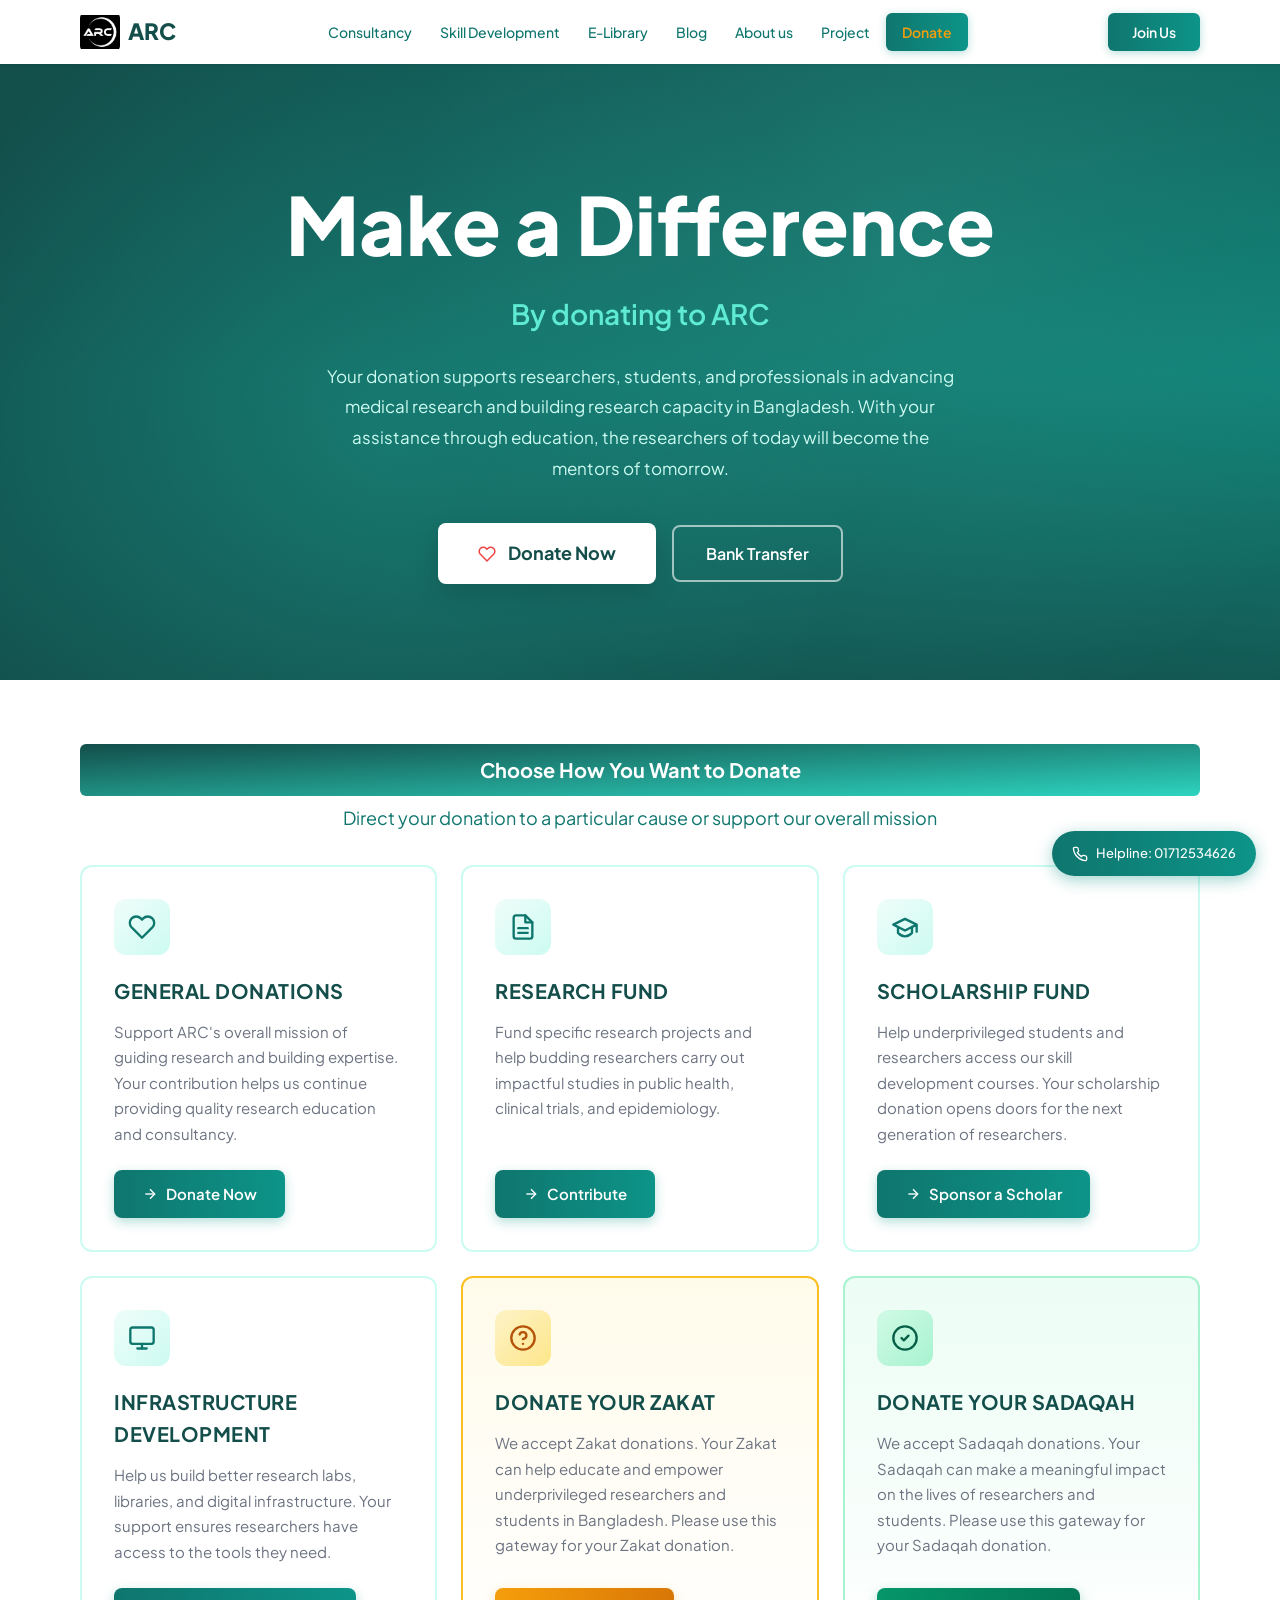
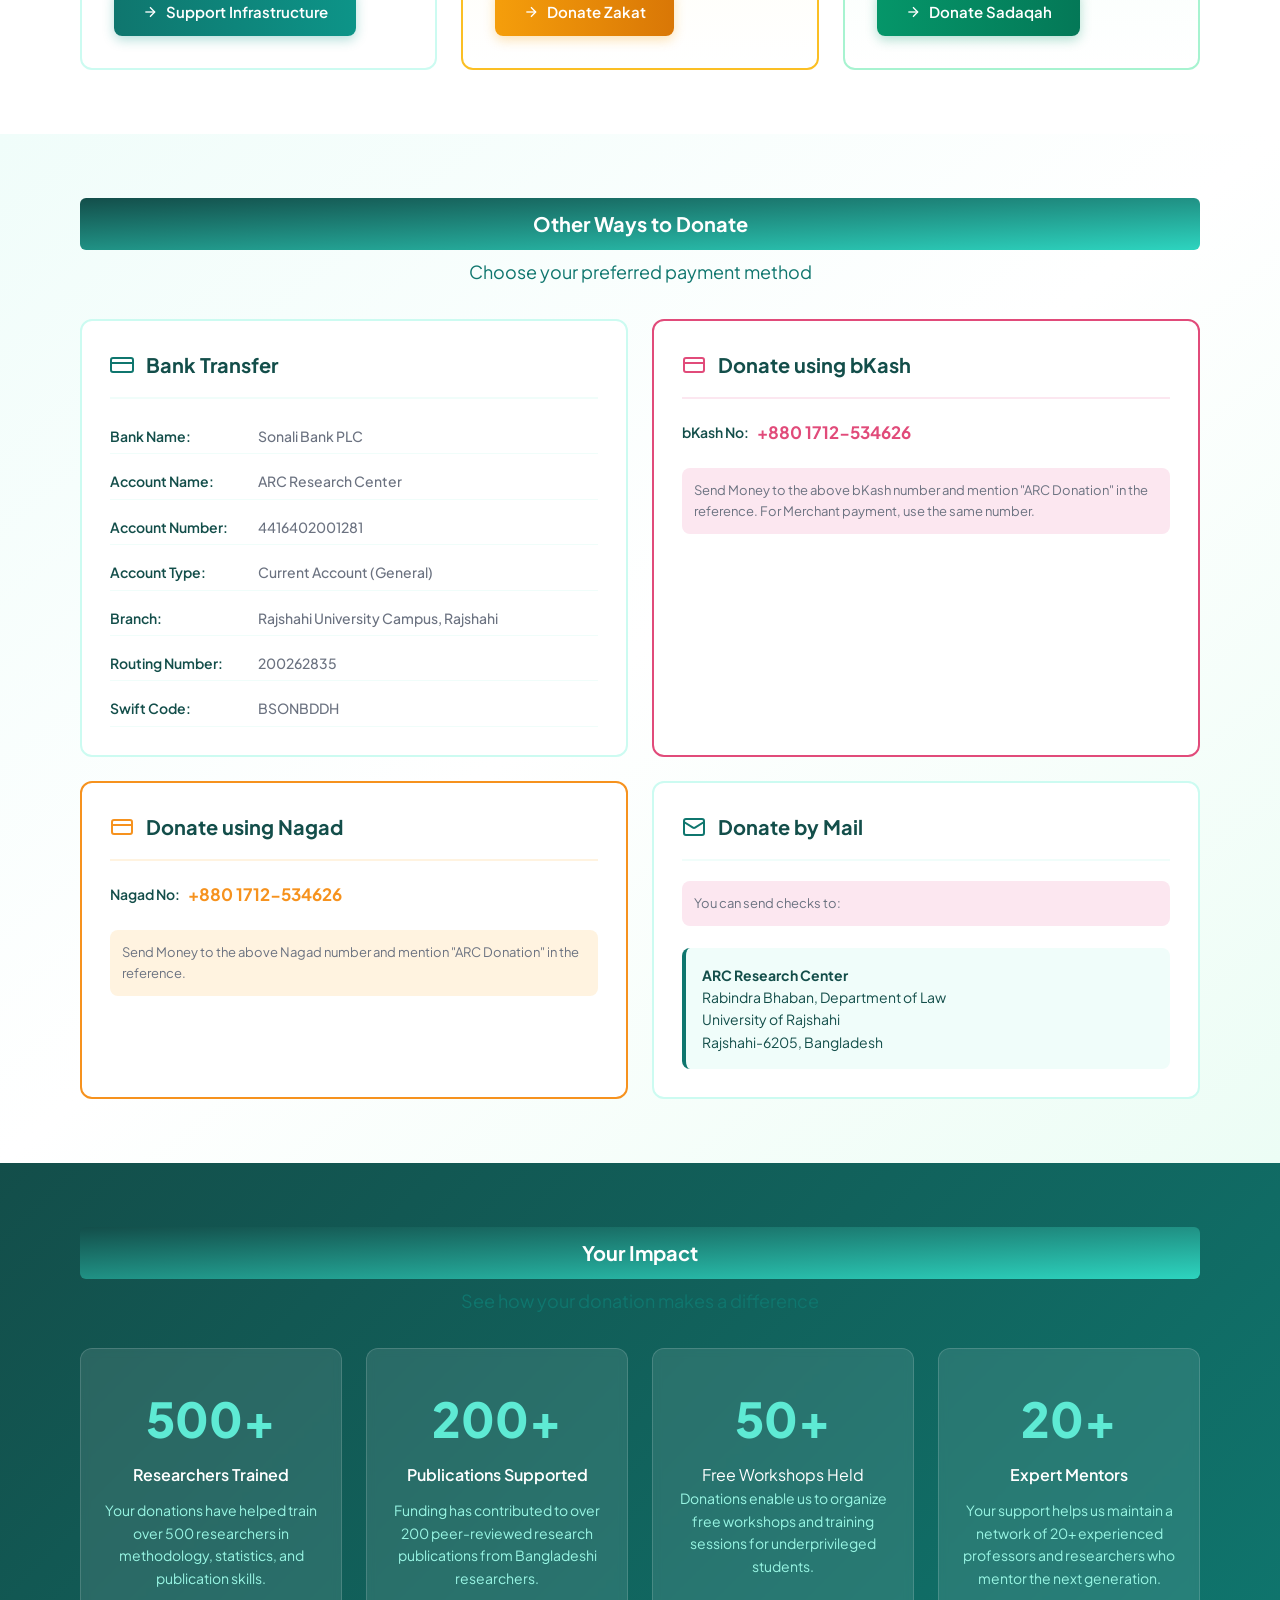
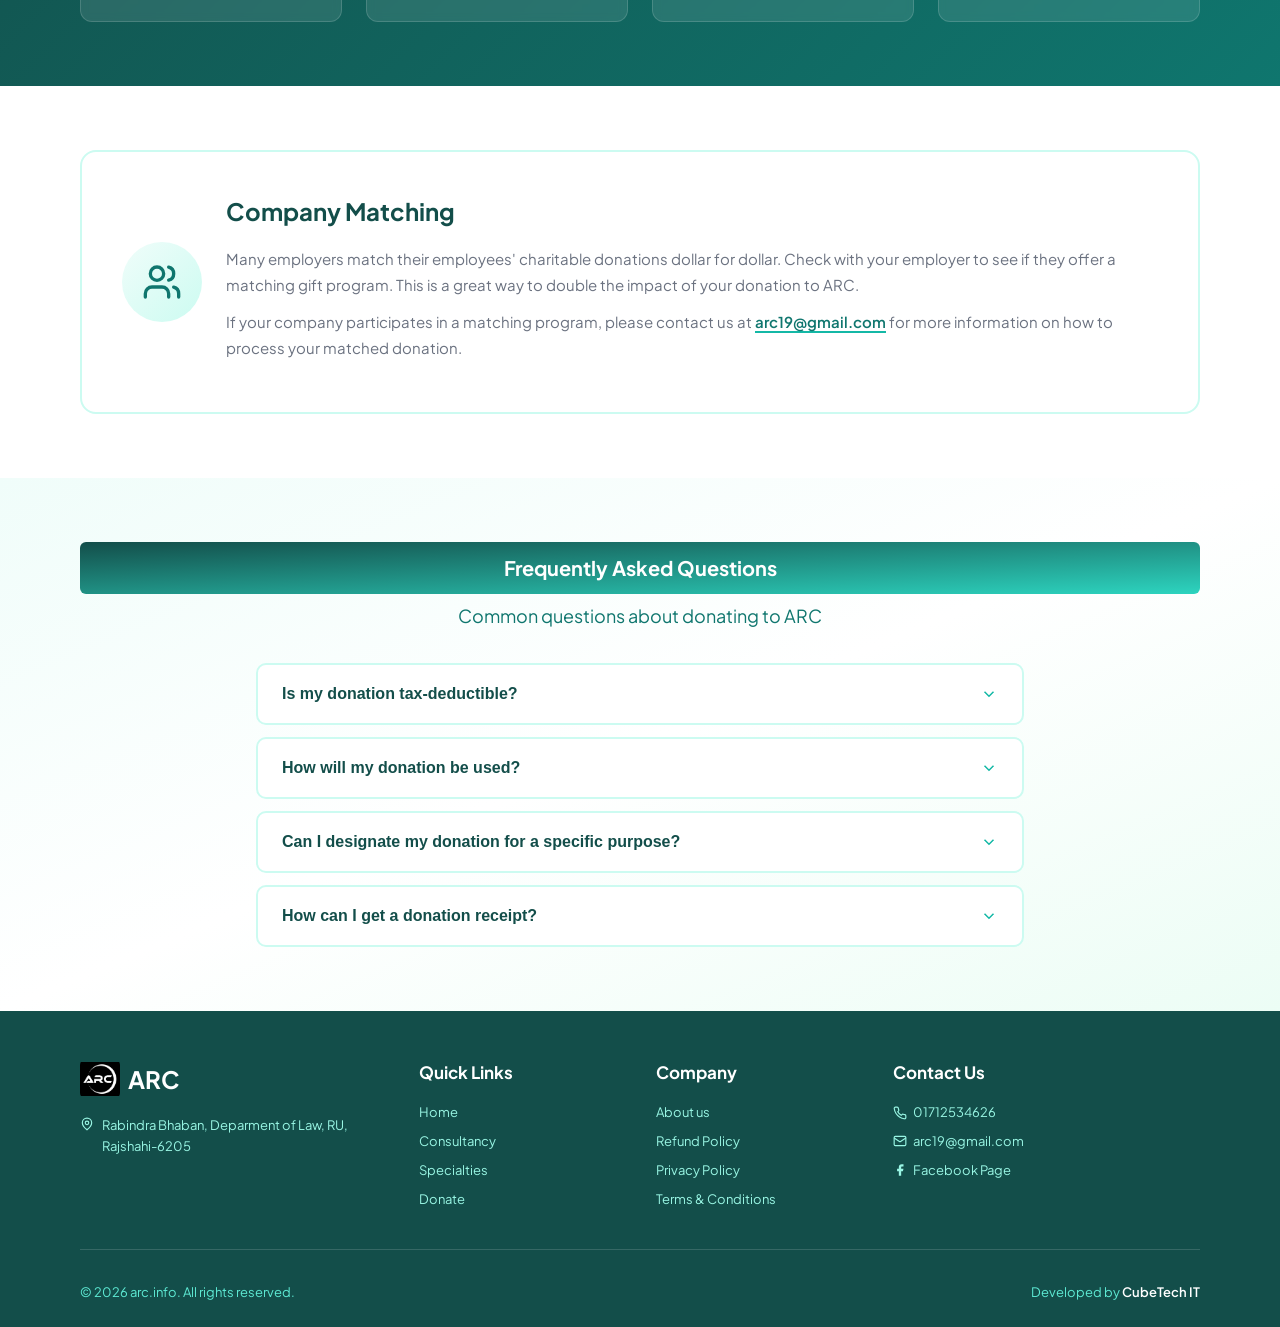
==== donate.html @ 9df6b8c4 "Add files via upload" ====
<!DOCTYPE html>
<html lang="en">
<head>
  <meta charset="UTF-8" />
  <meta name="viewport" content="width=device-width, initial-scale=1.0" />
  <title>Donate - ARC | Research Skill Development</title>
  <meta name="description" content="Support ARC's mission of advancing research and building expertise in Bangladesh. Your donation makes a difference." />
  <link rel="preconnect" href="https://fonts.googleapis.com" />
  <link rel="preconnect" href="https://fonts.gstatic.com" crossorigin />
  <link href="https://fonts.googleapis.com/css2?family=Plus+Jakarta+Sans:wght@300;400;500;600;700;800&display=swap" rel="stylesheet" />
  <link rel="stylesheet" href="style.css" />
</head>
<body>

  <!-- ═══════════════ HEADER ═══════════════ -->
  <header id="header">
    <div class="container header-inner">
      <a href="index.html" class="logo">
        <img src="logo.png" alt="ARC Logo" />
        <span>ARC</span>
      </a>
      <nav id="desktopNav">
        <a href="index.html#consultancy">Consultancy</a>
        <a href="index.html#courses">Skill Development</a>
        <a href="elibrary.html">E-Library</a>
        <a href="index.html#blog">Blog</a>
        <a href="index.html#about">About us</a>
        <a href="index.html#team">Project</a>
        <a href="donate.html" class="nav-donate-link active-nav">Donate</a>
      </nav>
      <a href="step2.html" class="btn-join">Join Us</a>
      <button id="menuToggle" aria-label="Toggle menu">
        <span class="hamburger"></span>
      </button>
    </div>

    <!-- Mobile Nav -->
    <nav id="mobileNav">
      <a href="index.html#consultancy">Consultancy</a>
      <a href="index.html#courses">Skill Development</a>
      <a href="index.html#resources">E-Library</a>
      <a href="index.html#blog">Blog</a>
      <a href="index.html#about">About us</a>
      <a href="index.html#team">Project</a>
      <a href="donate.html" class="nav-donate-link active-nav">Donate</a>
      <a href="step2.html" class="btn-join-mobile">Join Us</a>
    </nav>
  </header>

  <main>
    <!-- ═══════════════ DONATE HERO ═══════════════ -->
    <section id="donateHero">
      <div class="donate-hero-overlay"></div>
      <div class="container donate-hero-content">
        <h1 class="donate-hero-title">Make a Difference</h1>
        <p class="donate-hero-subtitle">By donating to ARC</p>
        <p class="donate-hero-desc">Your donation supports researchers, students, and professionals in advancing medical research and building research capacity in Bangladesh. With your assistance through education, the researchers of today will become the mentors of tomorrow.</p>
        <div class="donate-hero-actions">
          <a href="#donateGeneral" class="btn-donate-hero">
            <svg width="18" height="18" viewBox="0 0 24 24" fill="none" stroke="currentColor" stroke-width="2" stroke-linecap="round" stroke-linejoin="round"><path d="M20.84 4.61a5.5 5.5 0 0 0-7.78 0L12 5.67l-1.06-1.06a5.5 5.5 0 0 0-7.78 7.78l1.06 1.06L12 21.23l7.78-7.78 1.06-1.06a5.5 5.5 0 0 0 0-7.78z"/></svg>
            Donate Now
          </a>
          <a href="#donateBank" class="btn-donate-hero-outline">
            Bank Transfer
          </a>
        </div>
      </div>
    </section>

    <!-- ═══════════════ DONATION OPTIONS ═══════════════ -->
    <section id="donateOptions">
      <div class="container">
        <h2 class="section-title-bg">Choose How You Want to Donate</h2>
        <p class="section-subtitle">Direct your donation to a particular cause or support our overall mission</p>

        <div class="donate-grid">
          <!-- General Donations -->
          <div class="donate-card" id="donateGeneral">
            <div class="donate-card-icon">
              <svg width="28" height="28" viewBox="0 0 24 24" fill="none" stroke="currentColor" stroke-width="2" stroke-linecap="round" stroke-linejoin="round"><path d="M20.84 4.61a5.5 5.5 0 0 0-7.78 0L12 5.67l-1.06-1.06a5.5 5.5 0 0 0-7.78 7.78l1.06 1.06L12 21.23l7.78-7.78 1.06-1.06a5.5 5.5 0 0 0 0-7.78z"/></svg>
            </div>
            <h3 class="donate-card-title">General Donations</h3>
            <p class="donate-card-desc">Support ARC's overall mission of guiding research and building expertise. Your contribution helps us continue providing quality research education and consultancy.</p>
            <a href="#" class="btn-donate-action">
              <svg width="16" height="16" viewBox="0 0 24 24" fill="none" stroke="currentColor" stroke-width="2"><path d="M5 12h14"/><path d="m12 5 7 7-7 7"/></svg>
              Donate Now
            </a>
          </div>

          <!-- Research Fund -->
          <div class="donate-card">
            <div class="donate-card-icon">
              <svg width="28" height="28" viewBox="0 0 24 24" fill="none" stroke="currentColor" stroke-width="2" stroke-linecap="round" stroke-linejoin="round"><path d="M14 2H6a2 2 0 0 0-2 2v16a2 2 0 0 0 2 2h12a2 2 0 0 0 2-2V8z"/><polyline points="14 2 14 8 20 8"/><line x1="16" x2="8" y1="13" y2="13"/><line x1="16" x2="8" y1="17" y2="17"/></svg>
            </div>
            <h3 class="donate-card-title">Research Fund</h3>
            <p class="donate-card-desc">Fund specific research projects and help budding researchers carry out impactful studies in public health, clinical trials, and epidemiology.</p>
            <a href="#" class="btn-donate-action">
              <svg width="16" height="16" viewBox="0 0 24 24" fill="none" stroke="currentColor" stroke-width="2"><path d="M5 12h14"/><path d="m12 5 7 7-7 7"/></svg>
              Contribute
            </a>
          </div>

          <!-- Scholarship Fund -->
          <div class="donate-card">
            <div class="donate-card-icon">
              <svg width="28" height="28" viewBox="0 0 24 24" fill="none" stroke="currentColor" stroke-width="2" stroke-linecap="round" stroke-linejoin="round"><path d="M22 10v6M2 10l10-5 10 5-10 5z"/><path d="M6 12v5c3 3 6 3 6 3s3 0 6-3v-5"/></svg>
            </div>
            <h3 class="donate-card-title">Scholarship Fund</h3>
            <p class="donate-card-desc">Help underprivileged students and researchers access our skill development courses. Your scholarship donation opens doors for the next generation of researchers.</p>
            <a href="#" class="btn-donate-action">
              <svg width="16" height="16" viewBox="0 0 24 24" fill="none" stroke="currentColor" stroke-width="2"><path d="M5 12h14"/><path d="m12 5 7 7-7 7"/></svg>
              Sponsor a Scholar
            </a>
          </div>

          <!-- Infrastructure -->
          <div class="donate-card">
            <div class="donate-card-icon">
              <svg width="28" height="28" viewBox="0 0 24 24" fill="none" stroke="currentColor" stroke-width="2" stroke-linecap="round" stroke-linejoin="round"><rect width="20" height="14" x="2" y="3" rx="2"/><line x1="8" x2="16" y1="21" y2="21"/><line x1="12" x2="12" y1="17" y2="21"/></svg>
            </div>
            <h3 class="donate-card-title">Infrastructure Development</h3>
            <p class="donate-card-desc">Help us build better research labs, libraries, and digital infrastructure. Your support ensures researchers have access to the tools they need.</p>
            <a href="#" class="btn-donate-action">
              <svg width="16" height="16" viewBox="0 0 24 24" fill="none" stroke="currentColor" stroke-width="2"><path d="M5 12h14"/><path d="m12 5 7 7-7 7"/></svg>
              Support Infrastructure
            </a>
          </div>

          <!-- Zakat -->
          <div class="donate-card donate-card-zakat">
            <div class="donate-card-icon">
              <svg width="28" height="28" viewBox="0 0 24 24" fill="none" stroke="currentColor" stroke-width="2" stroke-linecap="round" stroke-linejoin="round"><circle cx="12" cy="12" r="10"/><path d="M9.09 9a3 3 0 0 1 5.83 1c0 2-3 3-3 3"/><path d="M12 17h.01"/></svg>
            </div>
            <h3 class="donate-card-title">Donate Your Zakat</h3>
            <p class="donate-card-desc">We accept Zakat donations. Your Zakat can help educate and empower underprivileged researchers and students in Bangladesh. Please use this gateway for your Zakat donation.</p>
            <a href="#" class="btn-donate-action btn-donate-zakat">
              <svg width="16" height="16" viewBox="0 0 24 24" fill="none" stroke="currentColor" stroke-width="2"><path d="M5 12h14"/><path d="m12 5 7 7-7 7"/></svg>
              Donate Zakat
            </a>
          </div>

          <!-- Sadaqah -->
          <div class="donate-card donate-card-sadaqah">
            <div class="donate-card-icon">
              <svg width="28" height="28" viewBox="0 0 24 24" fill="none" stroke="currentColor" stroke-width="2" stroke-linecap="round" stroke-linejoin="round"><path d="M12 22c5.523 0 10-4.477 10-10S17.523 2 12 2 2 6.477 2 12s4.477 10 10 10z"/><path d="m9 12 2 2 4-4"/></svg>
            </div>
            <h3 class="donate-card-title">Donate Your Sadaqah</h3>
            <p class="donate-card-desc">We accept Sadaqah donations. Your Sadaqah can make a meaningful impact on the lives of researchers and students. Please use this gateway for your Sadaqah donation.</p>
            <a href="#" class="btn-donate-action btn-donate-sadaqah">
              <svg width="16" height="16" viewBox="0 0 24 24" fill="none" stroke="currentColor" stroke-width="2"><path d="M5 12h14"/><path d="m12 5 7 7-7 7"/></svg>
              Donate Sadaqah
            </a>
          </div>
        </div>
      </div>
    </section>

    <!-- ═══════════════ BANK TRANSFER / PAYMENT METHODS ═══════════════ -->
    <section id="donateBank">
      <div class="container">
        <h2 class="section-title-bg">Other Ways to Donate</h2>
        <p class="section-subtitle">Choose your preferred payment method</p>

        <div class="bank-grid">
          <!-- Bank Transfer -->
          <div class="bank-card">
            <div class="bank-card-header">
              <svg width="24" height="24" viewBox="0 0 24 24" fill="none" stroke="currentColor" stroke-width="2" stroke-linecap="round" stroke-linejoin="round"><rect width="22" height="14" x="1" y="5" rx="2" ry="2"/><line x1="1" x2="23" y1="10" y2="10"/></svg>
              <h3>Bank Transfer</h3>
            </div>
            <div class="bank-details">
              <div class="bank-detail-row">
                <span class="bank-label">Bank Name:</span>
                <span class="bank-value">Sonali Bank PLC</span>
              </div>
              <div class="bank-detail-row">
                <span class="bank-label">Account Name:</span>
                <span class="bank-value">ARC Research Center</span>
              </div>
              <div class="bank-detail-row">
                <span class="bank-label">Account Number:</span>
                <span class="bank-value">4416402001281</span>
              </div>
              <div class="bank-detail-row">
                <span class="bank-label">Account Type:</span>
                <span class="bank-value">Current Account (General)</span>
              </div>
              <div class="bank-detail-row">
                <span class="bank-label">Branch:</span>
                <span class="bank-value">Rajshahi University Campus, Rajshahi</span>
              </div>
              <div class="bank-detail-row">
                <span class="bank-label">Routing Number:</span>
                <span class="bank-value">200262835</span>
              </div>
              <div class="bank-detail-row">
                <span class="bank-label">Swift Code:</span>
                <span class="bank-value">BSONBDDH</span>
              </div>
            </div>
          </div>

          <!-- bKash -->
          <div class="bank-card bank-card-bkash">
            <div class="bank-card-header">
              <svg width="24" height="24" viewBox="0 0 24 24" fill="none" stroke="currentColor" stroke-width="2" stroke-linecap="round" stroke-linejoin="round"><rect width="20" height="14" x="2" y="5" rx="2"/><line x1="2" x2="22" y1="10" y2="10"/></svg>
              <h3>Donate using bKash</h3>
            </div>
            <div class="bank-details">
              <div class="bkash-number">
                <span class="bkash-label">bKash No:</span>
                <span class="bkash-value">+880 1712-534626</span>
              </div>
              <p class="bkash-note">Send Money to the above bKash number and mention "ARC Donation" in the reference. For Merchant payment, use the same number.</p>
            </div>
          </div>

          <!-- Nagad -->
          <div class="bank-card bank-card-nagad">
            <div class="bank-card-header">
              <svg width="24" height="24" viewBox="0 0 24 24" fill="none" stroke="currentColor" stroke-width="2" stroke-linecap="round" stroke-linejoin="round"><rect width="20" height="14" x="2" y="5" rx="2"/><line x1="2" x2="22" y1="10" y2="10"/></svg>
              <h3>Donate using Nagad</h3>
            </div>
            <div class="bank-details">
              <div class="bkash-number">
                <span class="bkash-label">Nagad No:</span>
                <span class="bkash-value">+880 1712-534626</span>
              </div>
              <p class="bkash-note">Send Money to the above Nagad number and mention "ARC Donation" in the reference.</p>
            </div>
          </div>

          <!-- Mail Check -->
          <div class="bank-card bank-card-mail">
            <div class="bank-card-header">
              <svg width="24" height="24" viewBox="0 0 24 24" fill="none" stroke="currentColor" stroke-width="2" stroke-linecap="round" stroke-linejoin="round"><rect width="20" height="16" x="2" y="4" rx="2"/><path d="m22 7-8.97 5.7a1.94 1.94 0 0 1-2.06 0L2 7"/></svg>
              <h3>Donate by Mail</h3>
            </div>
            <div class="bank-details">
              <p class="bkash-note">You can send checks to:</p>
              <div class="mail-address">
                <p><strong>ARC Research Center</strong></p>
                <p>Rabindra Bhaban, Department of Law</p>
                <p>University of Rajshahi</p>
                <p>Rajshahi-6205, Bangladesh</p>
              </div>
            </div>
          </div>
        </div>
      </div>
    </section>

    <!-- ═══════════════ IMPACT / WHY DONATE ═══════════════ -->
    <section id="donateImpact">
      <div class="container">
        <h2 class="section-title-bg">Your Impact</h2>
        <p class="section-subtitle">See how your donation makes a difference</p>

        <div class="impact-grid">
          <div class="impact-card">
            <div class="impact-number">500+</div>
            <div class="impact-label">Researchers Trained</div>
            <p class="impact-desc">Your donations have helped train over 500 researchers in methodology, statistics, and publication skills.</p>
          </div>
          <div class="impact-card">
            <div class="impact-number">200+</div>
            <div class="impact-label">Publications Supported</div>
            <p class="impact-desc">Funding has contributed to over 200 peer-reviewed research publications from Bangladeshi researchers.</p>
          </div>
          <div class="impact-card">
            <div class="impact-number">50+</div>
            <impact-label>Free Workshops Held</impact-label>
            <p class="impact-desc">Donations enable us to organize free workshops and training sessions for underprivileged students.</p>
          </div>
          <div class="impact-card">
            <div class="impact-number">20+</div>
            <div class="impact-label">Expert Mentors</div>
            <p class="impact-desc">Your support helps us maintain a network of 20+ experienced professors and researchers who mentor the next generation.</p>
          </div>
        </div>
      </div>
    </section>

    <!-- ═══════════════ COMPANY MATCHING ═══════════════ -->
    <section id="donateMatching">
      <div class="container">
        <div class="matching-inner">
          <div class="matching-icon">
            <svg width="40" height="40" viewBox="0 0 24 24" fill="none" stroke="currentColor" stroke-width="2" stroke-linecap="round" stroke-linejoin="round"><path d="M16 21v-2a4 4 0 0 0-4-4H6a4 4 0 0 0-4 4v2"/><circle cx="9" cy="7" r="4"/><path d="M22 21v-2a4 4 0 0 0-3-3.87"/><path d="M16 3.13a4 4 0 0 1 0 7.75"/></svg>
          </div>
          <div class="matching-content">
            <h3>Company Matching</h3>
            <p>Many employers match their employees' charitable donations dollar for dollar. Check with your employer to see if they offer a matching gift program. This is a great way to double the impact of your donation to ARC.</p>
            <p>If your company participates in a matching program, please contact us at <a href="mailto:arc19@gmail.com" class="matching-email">arc19@gmail.com</a> for more information on how to process your matched donation.</p>
          </div>
        </div>
      </div>
    </section>

    <!-- ═══════════════ FAQ ═══════════════ -->
    <section id="donateFaq">
      <div class="container">
        <h2 class="section-title-bg">Frequently Asked Questions</h2>
        <p class="section-subtitle">Common questions about donating to ARC</p>

        <div class="faq-list">
          <div class="faq-item">
            <button class="faq-question" aria-expanded="false">
              <span>Is my donation tax-deductible?</span>
              <svg width="18" height="18" viewBox="0 0 24 24" fill="none" stroke="currentColor" stroke-width="2"><path d="m6 9 6 6 6-6"/></svg>
            </button>
            <div class="faq-answer">
              <p>ARC is a registered research organization in Bangladesh. Depending on your country of residence, your donation may be tax-deductible. Please consult with your tax advisor for specific information regarding your situation. We provide donation receipts for all contributions.</p>
            </div>
          </div>
          <div class="faq-item">
            <button class="faq-question" aria-expanded="false">
              <span>How will my donation be used?</span>
              <svg width="18" height="18" viewBox="0 0 24 24" fill="none" stroke="currentColor" stroke-width="2"><path d="m6 9 6 6 6-6"/></svg>
            </button>
            <div class="faq-answer">
              <p>Your donation goes directly towards supporting research education, providing free workshops, funding research projects, and maintaining our digital infrastructure. We are committed to transparency and provide annual reports detailing how funds are allocated.</p>
            </div>
          </div>
          <div class="faq-item">
            <button class="faq-question" aria-expanded="false">
              <span>Can I designate my donation for a specific purpose?</span>
              <svg width="18" height="18" viewBox="0 0 24 24" fill="none" stroke="currentColor" stroke-width="2"><path d="m6 9 6 6 6-6"/></svg>
            </button>
            <div class="faq-answer">
              <p>Yes, you can direct your donation to a specific cause such as scholarships, research funding, or infrastructure development. Simply mention your preference when making your donation, and we will ensure your contribution is used for the designated purpose.</p>
            </div>
          </div>
          <div class="faq-item">
            <button class="faq-question" aria-expanded="false">
              <span>How can I get a donation receipt?</span>
              <svg width="18" height="18" viewBox="0 0 24 24" fill="none" stroke="currentColor" stroke-width="2"><path d="m6 9 6 6 6-6"/></svg>
            </button>
            <div class="faq-answer">
              <p>After making your donation, you will receive an automatic receipt via email. If you donate via bank transfer or mobile payment, please email us at arc19@gmail.com with your transaction details, and we will send you an official receipt within 48 hours.</p>
            </div>
          </div>
        </div>
      </div>
    </section>
  </main>

  <!-- ═══════════════ FOOTER ═══════════════ -->
  <footer>
    <div class="container footer-inner">
      <div class="footer-grid">
        <!-- Brand -->
        <div class="footer-brand">
          <div class="footer-logo">
            <img src="logo.png" alt="ARC" />
            <span>ARC</span>
          </div>
          <div class="footer-address">
            <svg width="14" height="14" viewBox="0 0 24 24" fill="none" stroke="currentColor" stroke-width="2"><path d="M20 10c0 6-8 12-8 12s-8-6-8-12a8 8 0 0 1 16 0Z"/><circle cx="12" cy="10" r="3"/></svg>
            <p>Rabindra Bhaban, Deparment of Law, RU, Rajshahi-6205</p>
          </div>
        </div>

        <!-- Quick Links -->
        <div class="footer-col">
          <h4>Quick Links</h4>
          <ul>
            <li><a href="index.html">Home</a></li>
            <li><a href="index.html#consultancy">Consultancy</a></li>
            <li><a href="index.html#specialties">Specialties</a></li>
            <li><a href="donate.html">Donate</a></li>
          </ul>
        </div>

        <!-- Company -->
        <div class="footer-col">
          <h4>Company</h4>
          <ul>
            <li><a href="index.html#about">About us</a></li>
            <li><a href="#">Refund Policy</a></li>
            <li><a href="#">Privacy Policy</a></li>
            <li><a href="#">Terms &amp; Conditions</a></li>
          </ul>
        </div>

        <!-- Contact -->
        <div class="footer-col">
          <h4>Contact Us</h4>
          <ul class="contact-list">
            <li>
              <a href="tel:01712534626">
                <svg width="14" height="14" viewBox="0 0 24 24" fill="none" stroke="currentColor" stroke-width="2"><path d="M22 16.92v3a2 2 0 0 1-2.18 2 19.79 19.79 0 0 1-8.63-3.07 19.5 19.5 0 0 1-6-6 19.79 19.79 0 0 1-3.07-8.67A2 2 0 0 1 4.11 2h3a2 2 0 0 1 2 1.72 12.84 12.84 0 0 0 .7 2.81 2 2 0 0 1-.45 2.11L8.09 9.91a16 16 0 0 0 6 6l1.27-1.27a2 2 0 0 1 2.11-.45 12.84 12.84 0 0 0 2.81.7A2 2 0 0 1 22 16.92z"/></svg>
                01712534626
              </a>
            </li>
            <li>
              <a href="mailto:arc19@gmail.com">
                <svg width="14" height="14" viewBox="0 0 24 24" fill="none" stroke="currentColor" stroke-width="2"><rect width="20" height="16" x="2" y="4" rx="2"/><path d="m22 7-8.97 5.7a1.94 1.94 0 0 1-2.06 0L2 7"/></svg>
                arc19@gmail.com
              </a>
            </li>
            <li>
              <a href="https://facebook.com" target="_blank">
                <svg width="14" height="14" viewBox="0 0 24 24" fill="currentColor"><path d="M18 2h-3a5 5 0 0 0-5 5v3H7v4h3v8h4v-8h3l1-4h-4V7a1 1 0 0 1 1-1h3z"/></svg>
                Facebook Page
              </a>
            </li>
          </ul>
        </div>
      </div>

      <hr class="footer-divider" />

      <div class="footer-bottom">
        <p>&copy; 2026 arc.info. All rights reserved.</p>
        <p>Developed by <a href="#">CubeTech IT</a></p>
      </div>
    </div>
  </footer>

  <!-- Floating Helpline -->
  <a href="tel:01712534626" class="helpline-btn">
    <svg width="16" height="16" viewBox="0 0 24 24" fill="none" stroke="currentColor" stroke-width="2"><path d="M22 16.92v3a2 2 0 0 1-2.18 2 19.79 19.79 0 0 1-8.63-3.07 19.5 19.5 0 0 1-6-6 19.79 19.79 0 0 1-3.07-8.67A2 2 0 0 1 4.11 2h3a2 2 0 0 1 2 1.72 12.84 12.84 0 0 0 .7 2.81 2 2 0 0 1-.45 2.11L8.09 9.91a16 16 0 0 0 6 6l1.27-1.27a2 2 0 0 1 2.11-.45 12.84 12.84 0 0 0 2.81.7A2 2 0 0 1 22 16.92z"/></svg>
    Helpline: 01712534626
  </a>

  <script src="script.js"></script>
</body>
</html>
---- style.css ----
/* ──-------------------- Reset & Base ---------------── */
*, *::before, *::after {
  margin: 0;
  padding: 0;
  box-sizing: border-box;
}

html {
  scroll-behavior: smooth;
}

body {
  font-family: 'Plus Jakarta Sans', ui-sans-serif, system-ui, sans-serif;
  line-height: 1.6;
  color: #1a1a1a;
  background: #ffffff;
  -webkit-font-smoothing: antialiased;
}

a {
  text-decoration: none;
  color: inherit;
}

img {
  max-width: 100%;
  height: auto;
  display: block;
}

ul {
  list-style: none;
}

/* ── Container ── */
.container {
  max-width: 72rem;
  margin: 0 auto;
  padding: 0 1rem;
  width: 100%;
}
/* ═══════════════════════════════════════════════
   HEADER
   ═══════════════════════════════════════════════ */
#header {
  position: sticky;
  top: 0;
  z-index: 100;
  background: #ffffff;
  box-shadow: 0 1px 3px rgba(0,0,0,0.08);
  transition: all 0.3s;
}

#header.scrolled {
  background: rgba(255,255,255,0.97);
  backdrop-filter: blur(12px);
  box-shadow: 0 4px 12px rgba(0,0,0,0.1);
}

.header-inner {
  display: flex;
  align-items: center;
  justify-content: space-between;
  padding: 0.75rem 1rem;
  gap: 1rem;
}

.logo {
  display: flex;
  align-items: center;
  gap: 0.5rem;
  flex-shrink: 0;
}

.logo img {
  height: 40px;
  width: 40px;
  object-fit: contain;
  border-radius: 6px;
}

.logo span {
  font-size: 1.4rem;
  font-weight: 800;
  color: #134e4a;
}

#desktopNav {
  display: none;
  align-items: center;
  gap: 0.25rem;
}

#desktopNav a {
  padding: 0.5rem 0.75rem;
  font-size: 0.875rem;
  font-weight: 500;
  color: #0f766e;
  border-radius: 6px;
  transition: all 0.3s;
}

#desktopNav a:hover {
  color: #f87171;
  background: #f0fdfa;
}

/* Donate nav link - highlighted */
.nav-donate-link {
  background: linear-gradient(to right, #0f766e, #0d9488) !important;
  color: #ffffff !important;
  border-radius: 6px !important;
  font-weight: 600 !important;
  padding: 0.5rem 1rem !important;
  box-shadow: 0 2px 8px rgba(13,148,136,0.3);
  transition: all 0.3s;
}

.nav-donate-link:hover {
  background: linear-gradient(to right, #0d9488, #14b8a6) !important;
  color: #ffffff !important;
  box-shadow: 0 4px 12px rgba(13,148,136,0.4) !important;
  transform: translateY(-1px);
}

.btn-join {
  display: none;
  padding: 0.5rem 1.5rem;
  background: linear-gradient(to right, #0f766e, #0d9488);
  color: #fff;
  font-weight: 600;
  font-size: 0.875rem;
  border-radius: 6px;
  transition: all 0.3s;
  box-shadow: 0 2px 8px rgba(13,148,136,0.3);
}

.btn-join:hover {
  background: linear-gradient(to right, #0d9488, #14b8a6);
  box-shadow: 0 4px 12px rgba(13,148,136,0.4);
  transform: translateY(-1px);
}

#menuToggle {
  display: flex;
  align-items: center;
  justify-content: center;
  width: 40px;
  height: 40px;
  background: none;
  border: none;
  cursor: pointer;
  position: relative;
}

.hamburger, .hamburger::before, .hamburger::after {
  display: block;
  width: 22px;
  height: 2px;
  background: #0f766e;
  border-radius: 2px;
  transition: all 0.3s;
}

.hamburger::before, .hamburger::after {
  content: '';
  position: absolute;
  left: 9px;
}

.hamburger::before { top: 10px; }
.hamburger::after { top: 26px; }

#menuToggle.active .hamburger { background: transparent; }
#menuToggle.active .hamburger::before { top: 18px; transform: rotate(45deg); }
#menuToggle.active .hamburger::after { top: 18px; transform: rotate(-45deg); }

#mobileNav {
  display: none;
  flex-direction: column;
  padding: 0.5rem 1rem 1rem;
  border-top: 1px solid #f0f0f0;
  background: #fff;
  animation: slideDown 0.3s ease;
}

#mobileNav.open {
  display: flex;
}

#mobileNav a {
  padding: 0.75rem 1rem;
  font-size: 0.875rem;
  font-weight: 500;
  color: #0f766e;
  border-radius: 8px;
  transition: all 0.2s;
}

#mobileNav a:hover {
  color: #f87171;
  background: #f0fdfa;
}

/* Donate nav link mobile - highlighted */
#mobileNav .nav-donate-link {
  background: linear-gradient(to right, #0f766e, #0d9488) !important;
  color: #ffffff !important;
  text-align: center;
  font-weight: 600 !important;
  border-radius: 6px !important;
  margin-top: 0.25rem;
}

.btn-join-mobile {
  margin-top: 0.5rem;
  padding: 0.625rem 1rem;
  background: linear-gradient(to right, #0f766e, #0d9488);
  color: #fff !important;
  font-weight: 600;
  border-radius: 6px;
  text-align: center;
}

@keyframes slideDown {
  from { opacity: 0; transform: translateY(-10px); }
  to { opacity: 1; transform: translateY(0); }
}

@media (min-width: 1024px) {
  #desktopNav { display: flex; }
  .btn-join { display: inline-block; }
  #menuToggle { display: none; }
}

/* ═══════════════════════════════════════════════
   HERO SECTION
   ═══════════════════════════════════════════════ */
#hero {
  position: relative;
  min-height: 60vh;
  display: flex;
  align-items: center;
  overflow: hidden;
  background: linear-gradient(135deg, #134e4a 0%, #0f766e 30%, #0d9488 60%, #14b8a6 100%);
}

.hero-overlay {
  position: absolute;
  inset: 0;
  background: linear-gradient(to top, rgba(19,78,74,0.85), rgba(19,78,74,0.3), rgba(19,78,74,0.5));
  z-index: 1;
}

.hero-bg-pattern {
  position: absolute;
  inset: 0;
  background-image: 
    radial-gradient(circle at 20% 50%, rgba(45,212,191,0.15) 0%, transparent 50%),
    radial-gradient(circle at 80% 30%, rgba(94,234,212,0.1) 0%, transparent 50%),
    radial-gradient(circle at 60% 80%, rgba(20,184,166,0.12) 0%, transparent 40%);
  z-index: 1;
}

.hero-content {
  position: relative;
  z-index: 2;
  text-align: center;
  padding: 5rem 1rem 8rem;
}

.hero-welcome {
  color: #99f6e4;
  font-size: 1.125rem;
  margin-bottom: 0.25rem;
  animation: fadeInUp 0.6s ease-out;
}

.hero-title {
  font-size: 3.5rem;
  font-weight: 800;
  color: #ffffff;
  letter-spacing: 4px;
  margin-bottom: 0.5rem;
  animation: fadeInUp 0.6s ease-out 0.1s both;
}

.hero-subtitle {
  font-size: 1.25rem;
  color: #ccfbf1;
  margin-bottom: 2rem;
  max-width: 32rem;
  margin-left: auto;
  margin-right: auto;
  animation: fadeInUp 0.6s ease-out 0.2s both;
}

.btn-hero-join {
  display: inline-flex;
  align-items: center;
  gap: 0.5rem;
  padding: 0.875rem 2rem;
  background: #ffffff;
  color: #134e4a;
  font-weight: 700;
  font-size: 1.125rem;
  border-radius: 8px;
  box-shadow: 0 8px 24px rgba(0,0,0,0.15);
  transition: all 0.3s;
  animation: fadeInUp 0.6s ease-out 0.3s both;
}

.btn-hero-join:hover {
  background: #f0fdfa;
  transform: translateY(-2px);
  box-shadow: 0 12px 32px rgba(0,0,0,0.2);
}

.hero-cards {
  display: grid;
  grid-template-columns: 1fr;
  gap: 1rem;
  max-width: 36rem;
  margin: 3rem auto 0;
}

.hero-card {
  display: flex;
  flex-direction: column;
  align-items: center;
  gap: 0.75rem;
  padding: 1.5rem;
  border-radius: 1rem;
  border: 2px solid rgba(255,255,255,0.5);
  background: rgba(255,255,255,0.15);
  backdrop-filter: blur(8px);
  color: #ccfbf1;
  transition: all 0.3s;
  animation: fadeInUp 0.6s ease-out 0.4s both;
}

.hero-card:hover {
  background: rgba(255,255,255,0.25);
  border-color: rgba(255,255,255,0.7);
  transform: translateY(-4px);
}

.hero-card-icon {
  color: #5eead4;
}

.hero-card h4 {
  font-size: 1.125rem;
  font-weight: 700;
  color: #ffffff;
}

.hero-card p {
  font-size: 0.875rem;
  color: #99f6e4;
}

.hero-wave {
  position: absolute;
  bottom: -1px;
  left: 0;
  right: 0;
  z-index: 3;
}

.hero-wave svg {
  display: block;
  width: 100%;
  height: 60px;
}

@keyframes fadeInUp {
  from { opacity: 0; transform: translateY(20px); }
  to { opacity: 1; transform: translateY(0); }
}

@media (min-width: 640px) {
  .hero-cards { grid-template-columns: 1fr 1fr; }
  .hero-title { font-size: 5rem; }
  .hero-subtitle { font-size: 1.5rem; }
}

@media (min-width: 768px) {
  .hero-content { padding: 6rem 1rem 8rem; }
  .hero-title { font-size: 6rem; }
  .hero-card { padding: 2rem; }
  .hero-wave svg { height: 80px; }
}

/* ═══════════════════════════════════════════════
   SECTION COMMON STYLES
   ═══════════════════════════════════════════════ */
.section-title-bg {
  background: linear-gradient(to bottom right, #134e4a, #2dd4bf);
  font-size: 1rem;
  font-weight: 700;
  padding: 0.5rem;
  text-align: center;
  color: #ffffff;
  border-radius: 6px;
  margin-bottom: 0.5rem;
}

.section-subtitle {
  text-align: center;
  color: #0f766e;
  font-size: 1.125rem;
  margin-bottom: 2rem;
}

.section-divider {
  border: none;
  height: 2px;
  background: linear-gradient(to right, transparent, #14b8a6, transparent);
  margin-bottom: 1.5rem;
}

.center-btn {
  text-align: center;
  margin-top: 2rem;
}

.btn-primary {
  display: inline-flex;
  align-items: center;
  gap: 0.5rem;
  padding: 0.625rem 1.5rem;
  background: linear-gradient(to right, #0f766e, #0d9488);
  color: #fff;
  font-weight: 600;
  font-size: 0.875rem;
  border-radius: 6px;
  box-shadow: 0 2px 8px rgba(13,148,136,0.3);
  transition: all 0.3s;
}

.btn-primary:hover {
  box-shadow: 0 4px 16px rgba(13,148,136,0.4);
  transform: translateY(-1px);
}

.btn-outline {
  display: inline-flex;
  align-items: center;
  gap: 0.5rem;
  padding: 0.5rem 1.25rem;
  border: 2px solid #0f766e;
  color: #134e4a;
  font-weight: 500;
  font-size: 0.875rem;
  border-radius: 6px;
  transition: all 0.3s;
}

.btn-outline:hover {
  background: #0f766e;
  color: #fff;
  border-color: #0f766e;
}

/* ═══════════════════════════════════════════════
   RESEARCH CONSULTANCY
   ═══════════════════════════════════════════════ */
#consultancy {
  padding: 4rem 0;
}

.consultancy-grid {
  display: grid;
  grid-template-columns: 1fr;
  gap: 1rem;
}

.consultancy-card {
  background: #fff;
  border: 2px solid #ccfbf1;
  border-radius: 8px;
  padding: 1.25rem;
  transition: all 0.3s;
  cursor: pointer;
}

.consultancy-card:hover {
  border-color: #2dd4bf;
  box-shadow: 0 4px 16px rgba(13,148,136,0.12);
}

.consultancy-icon {
  display: inline-flex;
  align-items: center;
  justify-content: center;
  width: 44px;
  height: 44px;
  border-radius: 8px;
  background: linear-gradient(to bottom right, #f0fdfa, #ccfbf1);
  color: #0f766e;
  margin-bottom: 0.75rem;
  transition: all 0.3s;
}

.consultancy-card:hover .consultancy-icon {
  background: linear-gradient(to bottom right, #0f766e, #0d9488);
  color: #fff;
}

.consultancy-card h4 {
  font-size: 1.125rem;
  font-weight: 700;
  color: #134e4a;
  margin-bottom: 0.5rem;
}

.consultancy-card p {
  font-size: 0.875rem;
  color: #6b7280;
  margin-bottom: 0.75rem;
}

.consultancy-card hr {
  border: none;
  height: 1px;
  background: #e5e7eb;
  margin-bottom: 0.75rem;
}

.feature-list {
  margin-bottom: 0.75rem;
  transition: max-height 0.3s ease;
  overflow: hidden;
}

.feature-list.collapsed {
  max-height: 72px;
}

.feature-list.expanded {
  max-height: 500px;
}

.feature-list li {
  display: flex;
  align-items: flex-start;
  gap: 0.5rem;
  font-size: 0.8125rem;
  color: #6b7280;
  padding: 0.25rem 0;
}

.feature-list li::before {
  content: '\203A';
  color: #14b8a6;
  font-weight: 700;
  font-size: 1rem;
  line-height: 1.3;
  flex-shrink: 0;
}

.btn-details {
  display: inline-block;
  padding: 0.375rem 1rem;
  border: 1px solid #0f766e;
  color: #134e4a;
  font-weight: 500;
  font-size: 0.8125rem;
  border-radius: 6px;
  background: transparent;
  cursor: pointer;
  transition: all 0.3s;
}

.btn-details:hover {
  background: #0f766e;
  color: #fff;
}

@media (min-width: 768px) {
  .consultancy-grid { grid-template-columns: repeat(2, 1fr); }
}

@media (min-width: 1024px) {
  .consultancy-grid { grid-template-columns: repeat(3, 1fr); }
  .section-title-bg { font-size: 1.25rem; padding: 0.625rem 1rem; }
}

/* ═══════════════════════════════════════════════
   SPECIALTIES
   ═══════════════════════════════════════════════ */
#specialties {
  padding: 4rem 0;
  background: linear-gradient(to bottom right, #f0fdfa, #ffffff, #ecfdf5);
}

.specialties-grid {
  display: grid;
  grid-template-columns: repeat(2, 1fr);
  gap: 0.75rem;
}

.specialty-tag {
  display: flex;
  align-items: center;
  gap: 0.5rem;
  padding: 0.75rem;
  background: #fff;
  border: 1px solid #ccfbf1;
  border-radius: 8px;
  font-size: 0.8125rem;
  font-weight: 500;
  color: #134e4a;
  transition: all 0.3s;
}

.specialty-tag svg {
  color: #14b8a6;
  flex-shrink: 0;
}

.specialty-tag:hover {
  border-color: #2dd4bf;
  box-shadow: 0 2px 8px rgba(13,148,136,0.1);
}

@media (min-width: 768px) {
  .specialties-grid { grid-template-columns: repeat(3, 1fr); }
}

@media (min-width: 1024px) {
  .specialties-grid { grid-template-columns: repeat(5, 1fr); }
}

/* ═══════════════════════════════════════════════
   COURSES
   ═══════════════════════════════════════════════ */
#courses {
  padding: 4rem 0;
}

.course-section-title {
  font-size: 1.25rem;
  font-weight: 700;
  color: #134e4a;
  margin-top: 2.5rem;
  margin-bottom: 0.5rem;
}

#courses .course-section-title:first-of-type {
  margin-top: 1rem;
}

.courses-grid {
  display: grid;
  grid-template-columns: 1fr;
  gap: 1.25rem;
}

.course-card {
  background: #fff;
  border: 2px solid #ccfbf1;
  border-radius: 8px;
  overflow: hidden;
  transition: all 0.3s;
}

.course-card:hover {
  border-color: #2dd4bf;
  box-shadow: 0 4px 16px rgba(13,148,136,0.12);
  transform: translateY(-2px);
}

.course-card-free {
  border-color: #a7f3d0;
}

.course-card-free:hover {
  border-color: #34d399;
}

.course-image {
  position: relative;
  height: 180px;
  overflow: hidden;
}

.course-image img {
  width: 100%;
  height: 100%;
  object-fit: cover;
  transition: transform 0.5s;
}

.course-card:hover .course-image img {
  transform: scale(1.05);
}

.badge {
  position: absolute;
  top: 0.75rem;
  left: 0.75rem;
  padding: 0.25rem 0.75rem;
  font-size: 0.75rem;
  font-weight: 600;
  border-radius: 4px;
  color: #fff;
}

.badge-teal { background: #0d9488; }
.badge-orange { background: #f97316; }
.badge-green { background: #059669; }

.course-body {
  padding: 1rem;
}

.course-body h4 {
  font-size: 0.9375rem;
  font-weight: 700;
  color: #134e4a;
  margin-bottom: 0.5rem;
  display: -webkit-box;
  -webkit-line-clamp: 2;
  -webkit-box-orient: vertical;
  overflow: hidden;
  min-height: 2.8rem;
}

.course-meta {
  display: flex;
  align-items: center;
  gap: 1rem;
  font-size: 0.8125rem;
  color: #9ca3af;
  margin-bottom: 0.75rem;
}

.course-meta span {
  display: flex;
  align-items: center;
  gap: 0.25rem;
}

.course-meta svg {
  color: #14b8a6;
}

.course-footer {
  display: flex;
  align-items: center;
  justify-content: space-between;
}

.course-fee {
  font-size: 1.0625rem;
  font-weight: 700;
  color: #0f766e;
}

.course-fee-free {
  color: #059669;
}

.btn-see-details {
  display: inline-block;
  padding: 0.375rem 0.875rem;
  border: 1px solid #0f766e;
  color: #134e4a;
  font-weight: 500;
  font-size: 0.8125rem;
  border-radius: 6px;
  transition: all 0.3s;
}

.btn-see-details:hover {
  background: #0f766e;
  color: #fff;
}

.btn-see-details-green {
  border-color: #059669;
  color: #065f46;
}

.btn-see-details-green:hover {
  background: #059669;
  color: #fff;
}

@media (min-width: 768px) {
  .courses-grid { grid-template-columns: repeat(2, 1fr); }
  .courses-grid-2 { grid-template-columns: repeat(2, 1fr); }
}

@media (min-width: 1024px) {
  .courses-grid { grid-template-columns: repeat(3, 1fr); }
}

/* ═══════════════════════════════════════════════
   HONORABLE RESOURCES
   ═══════════════════════════════════════════════ */
#resources {
  padding: 4rem 0;
  background: linear-gradient(to bottom right, #f0fdfa, #ffffff, #ecfdf5);
}

.resources-grid {
  display: grid;
  grid-template-columns: 1fr;
  gap: 1rem;
}

.resource-card {
  display: flex;
  gap: 1rem;
  padding: 1.25rem;
  background: #fff;
  border: 2px solid #ccfbf1;
  border-radius: 8px;
  transition: all 0.3s;
}

.resource-card:hover {
  border-color: #2dd4bf;
  box-shadow: 0 4px 16px rgba(13,148,136,0.12);
}

.resource-avatar {
  flex-shrink: 0;
  width: 64px;
  height: 64px;
  border-radius: 50%;
  background: linear-gradient(to bottom right, #0f766e, #14b8a6);
  display: flex;
  align-items: center;
  justify-content: center;
  color: #fff;
  font-size: 1.25rem;
  font-weight: 700;
  box-shadow: 0 4px 12px rgba(13,148,136,0.3);
}

.resource-info h4 {
  font-size: 1rem;
  font-weight: 700;
  color: #134e4a;
  margin-bottom: 0.25rem;
}

.resource-info p {
  font-size: 0.8125rem;
  color: #6b7280;
  line-height: 1.6;
}

@media (min-width: 768px) {
  .resources-grid { grid-template-columns: repeat(2, 1fr); }
}

/* ═══════════════════════════════════════════════
   PHOTO GALLERY
   ═══════════════════════════════════════════════ */
#gallery {
  padding: 4rem 0;
}

.gallery-carousel {
  position: relative;
  overflow: hidden;
  border-radius: 12px;
}

.gallery-track {
  display: flex;
  transition: transform 0.5s ease-in-out;
}

.gallery-slide {
  min-width: 100%;
  height: 250px;
}

.gallery-slide img {
  width: 100%;
  height: 100%;
  object-fit: cover;
}

.gallery-prev, .gallery-next {
  position: absolute;
  top: 50%;
  transform: translateY(-50%);
  background: rgba(255,255,255,0.85);
  border: none;
  cursor: pointer;
  padding: 0.625rem;
  border-radius: 50%;
  color: #0f766e;
  box-shadow: 0 2px 8px rgba(0,0,0,0.1);
  transition: all 0.3s;
  display: flex;
  align-items: center;
  justify-content: center;
}

.gallery-prev:hover, .gallery-next:hover {
  background: #fff;
  box-shadow: 0 4px 16px rgba(0,0,0,0.15);
}

.gallery-prev { left: 0.75rem; }
.gallery-next { right: 0.75rem; }

.gallery-dots {
  position: absolute;
  bottom: 1rem;
  left: 50%;
  transform: translateX(-50%);
  display: flex;
  gap: 0.5rem;
}

.gallery-dot {
  width: 8px;
  height: 8px;
  border-radius: 50%;
  background: rgba(255,255,255,0.5);
  border: none;
  cursor: pointer;
  transition: all 0.3s;
  padding: 0;
}

.gallery-dot.active {
  background: #fff;
  width: 24px;
  border-radius: 4px;
}

@media (min-width: 768px) {
  .gallery-slide { height: 400px; }
}

/* ═══════════════════════════════════════════════
   RESEARCH TEAM
   ═══════════════════════════════════════════════ */
#team {
  padding: 4rem 0;
  background: linear-gradient(to bottom right, #f0fdfa, #ffffff, #ecfdf5);
}

.team-grid {
  display: grid;
  grid-template-columns: repeat(2, 1fr);
  gap: 1rem;
}

.team-card {
  display: flex;
  flex-direction: column;
  align-items: center;
  gap: 0.75rem;
  padding: 1.25rem 0.75rem;
  background: #fff;
  border: 2px solid #ccfbf1;
  border-radius: 12px;
  transition: all 0.3s;
  text-align: center;
}

.team-card:hover {
  border-color: #2dd4bf;
  box-shadow: 0 4px 16px rgba(13,148,136,0.12);
  transform: translateY(-2px);
}

.team-avatar {
  width: 72px;
  height: 72px;
  border-radius: 50%;
  background: linear-gradient(to bottom right, #0f766e, #14b8a6);
  display: flex;
  align-items: center;
  justify-content: center;
  color: #fff;
  font-size: 1.25rem;
  font-weight: 700;
  box-shadow: 0 4px 12px rgba(13,148,136,0.3);
  transition: transform 0.3s;
}

.team-card:hover .team-avatar {
  transform: scale(1.1);
}

.team-card h4 {
  font-size: 0.8125rem;
  font-weight: 700;
  color: #134e4a;
}

.team-card p {
  font-size: 0.75rem;
  color: #9ca3af;
}

@media (min-width: 768px) {
  .team-grid { grid-template-columns: repeat(3, 1fr); }
}

@media (min-width: 1024px) {
  .team-grid { grid-template-columns: repeat(6, 1fr); }
}

/* ═══════════════════════════════════════════════
   BLOG
   ═══════════════════════════════════════════════ */
#blog {
  padding: 4rem 0;
}

.blog-grid {
  display: grid;
  grid-template-columns: 1fr;
  gap: 1.25rem;
}

.blog-card {
  padding: 1.25rem;
  background: #fff;
  border: 2px solid #ccfbf1;
  border-radius: 8px;
  transition: all 0.3s;
  cursor: pointer;
}

.blog-card:hover {
  border-color: #2dd4bf;
  box-shadow: 0 4px 16px rgba(13,148,136,0.12);
}

.blog-date {
  display: inline-block;
  padding: 0.25rem 0.75rem;
  background: #f0fdfa;
  color: #0f766e;
  font-size: 0.75rem;
  font-weight: 600;
  border-radius: 4px;
  margin-bottom: 0.75rem;
}

.blog-card h4 {
  font-size: 1rem;
  font-weight: 700;
  color: #134e4a;
  margin-bottom: 0.5rem;
  transition: color 0.3s;
}

.blog-card:hover h4 {
  color: #0d9488;
}

.blog-card p {
  font-size: 0.8125rem;
  color: #6b7280;
  margin-bottom: 0.75rem;
  display: -webkit-box;
  -webkit-line-clamp: 3;
  -webkit-box-orient: vertical;
  overflow: hidden;
}

.blog-link {
  display: inline-flex;
  align-items: center;
  gap: 0.25rem;
  font-size: 0.8125rem;
  font-weight: 600;
  color: #0f766e;
  transition: all 0.3s;
}

.blog-link:hover {
  color: #14b8a6;
  gap: 0.5rem;
}

@media (min-width: 768px) {
  .blog-grid { grid-template-columns: repeat(2, 1fr); }
}

@media (min-width: 1024px) {
  .blog-grid { grid-template-columns: repeat(3, 1fr); }
}

/* ═══════════════════════════════════════════════
   ABOUT
   ═══════════════════════════════════════════════ */
#about {
  padding: 4rem 0;
  background: linear-gradient(135deg, #134e4a, #0f766e);
  color: #fff;
}

.about-inner {
  display: grid;
  grid-template-columns: 1fr;
  gap: 2.5rem;
  align-items: center;
}

.about-text h2 {
  font-size: 1.875rem;
  font-weight: 700;
  margin-bottom: 1rem;
}

.about-text p {
  color: #ccfbf1;
  line-height: 1.8;
  margin-bottom: 1rem;
}

.about-stats {
  display: grid;
  grid-template-columns: repeat(3, 1fr);
  gap: 1rem;
  margin-top: 1.5rem;
}

.stat-item {
  text-align: center;
  padding: 0.75rem;
  border-radius: 8px;
  background: rgba(255,255,255,0.1);
  backdrop-filter: blur(4px);
}

.stat-number {
  display: block;
  font-size: 1.75rem;
  font-weight: 700;
  color: #fff;
}

.stat-label {
  font-size: 0.75rem;
  color: #99f6e4;
}

.about-img-wrapper {
  position: relative;
  display: inline-block;
}

.about-img-wrapper img {
  border-radius: 12px;
  box-shadow: 0 20px 40px rgba(0,0,0,0.3);
  width: 100%;
}

.about-badge {
  position: absolute;
  bottom: -12px;
  right: -12px;
  background: #fff;
  color: #134e4a;
  padding: 0.75rem;
  border-radius: 10px;
  box-shadow: 0 4px 16px rgba(0,0,0,0.15);
  display: flex;
  flex-direction: column;
  align-items: center;
  gap: 0.25rem;
}

.about-badge svg {
  color: #0d9488;
}

.about-badge span {
  font-size: 0.75rem;
  font-weight: 700;
  white-space: nowrap;
}

@media (min-width: 768px) {
  .about-inner { grid-template-columns: 1fr 1fr; }
  .about-text h2 { font-size: 2.25rem; }
}

/* ═══════════════════════════════════════════════
   FOOTER
   ═══════════════════════════════════════════════ */
footer {
  background: #134e4a;
  color: #fff;
}

.footer-inner {
  padding: 3rem 1rem 1.5rem;
}

.footer-grid {
  display: grid;
  grid-template-columns: 1fr;
  gap: 2rem;
}

.footer-logo {
  display: flex;
  align-items: center;
  gap: 0.5rem;
  margin-bottom: 1rem;
}

.footer-logo img {
  height: 40px;
  width: 40px;
  object-fit: contain;
  border-radius: 6px;
}

.footer-logo span {
  font-size: 1.5rem;
  font-weight: 700;
}

.footer-address {
  display: flex;
  align-items: flex-start;
  gap: 0.5rem;
  color: #99f6e4;
  font-size: 0.8125rem;
}

.footer-address svg {
  flex-shrink: 0;
  margin-top: 2px;
}

.footer-col h4 {
  font-size: 1.0625rem;
  font-weight: 700;
  margin-bottom: 1rem;
}

.footer-col ul li {
  margin-bottom: 0.5rem;
}

.footer-col ul li a {
  display: flex;
  align-items: center;
  gap: 0.375rem;
  font-size: 0.8125rem;
  color: #99f6e4;
  transition: color 0.3s;
}

.footer-col ul li a:hover {
  color: #fff;
}

.footer-col ul li a svg {
  flex-shrink: 0;
}

.contact-list li a {
  gap: 0.5rem;
}

.footer-divider {
  border: none;
  height: 1px;
  background: rgba(255,255,255,0.15);
  margin: 2rem 0;
}

.footer-bottom {
  display: flex;
  flex-direction: column;
  gap: 0.5rem;
  align-items: center;
  font-size: 0.8125rem;
  color: #5eead4;
}

.footer-bottom a {
  color: #fff;
  font-weight: 600;
  transition: color 0.3s;
}

.footer-bottom a:hover {
  color: #99f6e4;
}

@media (min-width: 768px) {
  .footer-grid { grid-template-columns: repeat(2, 1fr); }
  .footer-bottom { flex-direction: row; justify-content: space-between; }
}

@media (min-width: 1024px) {
  .footer-grid { grid-template-columns: 1.5fr 1fr 1fr 1.5fr; }
}

/* ═══════════════════════════════════════════════
   FLOATING HELPLINE
   ═══════════════════════════════════════════════ */
.helpline-btn {
  position: fixed;
  bottom: 1.5rem;
  right: 1.5rem;
  z-index: 90;
  display: flex;
  align-items: center;
  gap: 0.5rem;
  padding: 0.75rem 1.25rem;
  background: linear-gradient(to right, #0f766e, #0d9488);
  color: #fff;
  font-size: 0.8125rem;
  font-weight: 500;
  border-radius: 50px;
  box-shadow: 0 4px 16px rgba(13,148,136,0.4);
  transition: all 0.3s;
}

.helpline-btn:hover {
  box-shadow: 0 6px 24px rgba(13,148,136,0.5);
  transform: translateY(-2px);
}

.helpline-btn svg {
  animation: pulse 2s infinite;
}

@keyframes pulse {
  0%, 100% { opacity: 1; }
  50% { opacity: 0.5; }
}

/* ═══════════════════════════════════════════════
   CUSTOM SCROLLBAR
   ═══════════════════════════════════════════════ */
::-webkit-scrollbar {
  width: 8px;
  height: 8px;
}

::-webkit-scrollbar-track {
  background: linear-gradient(to bottom, #ffe4e6, #ccfbf1);
}

::-webkit-scrollbar-thumb {
  background: linear-gradient(to bottom, #14b8a6, #0f766e);
  border-radius: 999px;
}

::-webkit-scrollbar-thumb:hover {
  background: linear-gradient(to bottom, #2dd4bf, #0d9488);
}

/* ═══════════════════════════════════════════════
   UTILITY ANIMATIONS
   ═══════════════════════════════════════════════ */
.fade-in {
  opacity: 0;
  transform: translateY(20px);
  transition: opacity 0.6s ease, transform 0.6s ease;
}

.fade-in.visible {
  opacity: 1;
  transform: translateY(0);
}


/* ═══════════════════════════════════════════════
   DONATE PAGE STYLES
   ═══════════════════════════════════════════════ */

/* ── Donate Hero ── */
#donateHero {
  position: relative;
  min-height: 50vh;
  display: flex;
  align-items: center;
  overflow: hidden;
  background: linear-gradient(135deg, #134e4a 0%, #0f766e 40%, #0d9488 70%, #14b8a6 100%);
}

.donate-hero-overlay {
  position: absolute;
  inset: 0;
  background: 
    radial-gradient(circle at 30% 60%, rgba(45,212,191,0.2) 0%, transparent 50%),
    radial-gradient(circle at 70% 30%, rgba(94,234,212,0.15) 0%, transparent 50%),
    linear-gradient(to top, rgba(19,78,74,0.9), rgba(19,78,74,0.4), rgba(19,78,74,0.6));
  z-index: 1;
}

.donate-hero-content {
  position: relative;
  z-index: 2;
  text-align: center;
  padding: 5rem 1rem 5rem;
}

.donate-hero-title {
  font-size: 3rem;
  font-weight: 800;
  color: #ffffff;
  margin-bottom: 0.25rem;
  animation: fadeInUp 0.6s ease-out;
}

.donate-hero-subtitle {
  font-size: 1.5rem;
  color: #5eead4;
  font-weight: 600;
  margin-bottom: 1.5rem;
  animation: fadeInUp 0.6s ease-out 0.1s both;
}

.donate-hero-desc {
  font-size: 1.0625rem;
  color: #ccfbf1;
  max-width: 40rem;
  margin: 0 auto 2.5rem;
  line-height: 1.8;
  animation: fadeInUp 0.6s ease-out 0.2s both;
}

.donate-hero-actions {
  display: flex;
  flex-direction: column;
  gap: 1rem;
  align-items: center;
  animation: fadeInUp 0.6s ease-out 0.3s both;
}

.btn-donate-hero {
  display: inline-flex;
  align-items: center;
  gap: 0.75rem;
  padding: 1rem 2.5rem;
  background: #ffffff;
  color: #134e4a;
  font-weight: 700;
  font-size: 1.125rem;
  border-radius: 8px;
  box-shadow: 0 8px 24px rgba(0,0,0,0.15);
  transition: all 0.3s;
}

.btn-donate-hero:hover {
  background: #f0fdfa;
  transform: translateY(-2px);
  box-shadow: 0 12px 32px rgba(0,0,0,0.2);
}

.btn-donate-hero svg {
  color: #ef4444;
}

.btn-donate-hero-outline {
  display: inline-flex;
  align-items: center;
  gap: 0.5rem;
  padding: 0.875rem 2rem;
  border: 2px solid rgba(255,255,255,0.6);
  color: #ffffff;
  font-weight: 600;
  font-size: 1rem;
  border-radius: 8px;
  transition: all 0.3s;
}

.btn-donate-hero-outline:hover {
  background: rgba(255,255,255,0.15);
  border-color: rgba(255,255,255,0.9);
  transform: translateY(-2px);
}

@media (min-width: 640px) {
  .donate-hero-title { font-size: 4rem; }
  .donate-hero-actions { flex-direction: row; justify-content: center; }
}

@media (min-width: 768px) {
  .donate-hero-content { padding: 6rem 1rem 6rem; }
  .donate-hero-title { font-size: 5rem; }
  .donate-hero-subtitle { font-size: 1.75rem; }
}

/* ── Donation Options Grid ── */
#donateOptions {
  padding: 4rem 0;
}

.donate-grid {
  display: grid;
  grid-template-columns: 1fr;
  gap: 1.5rem;
}

.donate-card {
  background: #ffffff;
  border: 2px solid #ccfbf1;
  border-radius: 12px;
  padding: 2rem;
  transition: all 0.3s;
  display: flex;
  flex-direction: column;
  align-items: flex-start;
}

.donate-card:hover {
  border-color: #2dd4bf;
  box-shadow: 0 8px 24px rgba(13,148,136,0.15);
  transform: translateY(-4px);
}

.donate-card-icon {
  display: inline-flex;
  align-items: center;
  justify-content: center;
  width: 56px;
  height: 56px;
  border-radius: 12px;
  background: linear-gradient(to bottom right, #f0fdfa, #ccfbf1);
  color: #0f766e;
  margin-bottom: 1.25rem;
  transition: all 0.3s;
}

.donate-card:hover .donate-card-icon {
  background: linear-gradient(to bottom right, #0f766e, #0d9488);
  color: #ffffff;
  transform: scale(1.05);
}

.donate-card-title {
  font-size: 1.25rem;
  font-weight: 700;
  color: #134e4a;
  margin-bottom: 0.75rem;
  text-transform: uppercase;
  letter-spacing: 0.5px;
}

.donate-card-desc {
  font-size: 0.9375rem;
  color: #6b7280;
  line-height: 1.7;
  margin-bottom: 1.5rem;
  flex-grow: 1;
}

.btn-donate-action {
  display: inline-flex;
  align-items: center;
  gap: 0.5rem;
  padding: 0.75rem 1.75rem;
  background: linear-gradient(to right, #0f766e, #0d9488);
  color: #ffffff;
  font-weight: 600;
  font-size: 0.9375rem;
  border-radius: 8px;
  box-shadow: 0 4px 12px rgba(13,148,136,0.3);
  transition: all 0.3s;
}

.btn-donate-action:hover {
  background: linear-gradient(to right, #0d9488, #14b8a6);
  box-shadow: 0 6px 20px rgba(13,148,136,0.4);
  transform: translateY(-2px);
}

/* Zakat card special style */
.donate-card-zakat {
  border-color: #fbbf24;
  background: linear-gradient(to bottom, #fffbeb, #ffffff);
}

.donate-card-zakat:hover {
  border-color: #f59e0b;
  box-shadow: 0 8px 24px rgba(245,158,11,0.15);
}

.donate-card-zakat .donate-card-icon {
  background: linear-gradient(to bottom right, #fef3c7, #fde68a);
  color: #b45309;
}

.donate-card-zakat:hover .donate-card-icon {
  background: linear-gradient(to bottom right, #f59e0b, #d97706);
  color: #ffffff;
}

.btn-donate-zakat {
  background: linear-gradient(to right, #f59e0b, #d97706) !important;
  box-shadow: 0 4px 12px rgba(245,158,11,0.3) !important;
}

.btn-donate-zakat:hover {
  background: linear-gradient(to right, #d97706, #b45309) !important;
  box-shadow: 0 6px 20px rgba(245,158,11,0.4) !important;
}

/* Sadaqah card special style */
.donate-card-sadaqah {
  border-color: #a7f3d0;
  background: linear-gradient(to bottom, #ecfdf5, #ffffff);
}

.donate-card-sadaqah:hover {
  border-color: #34d399;
  box-shadow: 0 8px 24px rgba(52,211,153,0.15);
}

.donate-card-sadaqah .donate-card-icon {
  background: linear-gradient(to bottom right, #d1fae5, #a7f3d0);
  color: #065f46;
}

.donate-card-sadaqah:hover .donate-card-icon {
  background: linear-gradient(to bottom right, #059669, #047857);
  color: #ffffff;
}

.btn-donate-sadaqah {
  background: linear-gradient(to right, #059669, #047857) !important;
  box-shadow: 0 4px 12px rgba(5,150,105,0.3) !important;
}

.btn-donate-sadaqah:hover {
  background: linear-gradient(to right, #047857, #065f46) !important;
  box-shadow: 0 6px 20px rgba(5,150,105,0.4) !important;
}

@media (min-width: 768px) {
  .donate-grid { grid-template-columns: repeat(2, 1fr); }
}

@media (min-width: 1024px) {
  .donate-grid { grid-template-columns: repeat(3, 1fr); }
}

/* ── Bank Transfer / Payment Methods ── */
#donateBank {
  padding: 4rem 0;
  background: linear-gradient(to bottom right, #f0fdfa, #ffffff, #ecfdf5);
}

.bank-grid {
  display: grid;
  grid-template-columns: 1fr;
  gap: 1.5rem;
}

.bank-card {
  background: #ffffff;
  border: 2px solid #ccfbf1;
  border-radius: 12px;
  padding: 1.75rem;
  transition: all 0.3s;
}

.bank-card:hover {
  border-color: #2dd4bf;
  box-shadow: 0 4px 16px rgba(13,148,136,0.12);
}

.bank-card-header {
  display: flex;
  align-items: center;
  gap: 0.75rem;
  margin-bottom: 1.25rem;
  padding-bottom: 1rem;
  border-bottom: 2px solid #f0fdfa;
}

.bank-card-header svg {
  color: #0f766e;
  flex-shrink: 0;
}

.bank-card-header h3 {
  font-size: 1.25rem;
  font-weight: 700;
  color: #134e4a;
}

.bank-details {
  display: flex;
  flex-direction: column;
  gap: 0.625rem;
}

.bank-detail-row {
  display: flex;
  flex-wrap: wrap;
  gap: 0.5rem;
  padding: 0.375rem 0;
  border-bottom: 1px solid #f0fdfa;
}

.bank-label {
  font-size: 0.875rem;
  font-weight: 600;
  color: #134e4a;
  min-width: 140px;
}

.bank-value {
  font-size: 0.875rem;
  color: #6b7280;
  font-weight: 500;
}

/* bKash card */
.bank-card-bkash {
  border-color: #e14b7a;
}

.bank-card-bkash:hover {
  border-color: #d13268;
  box-shadow: 0 4px 16px rgba(225,75,122,0.15);
}

.bank-card-bkash .bank-card-header {
  border-bottom-color: #fce7f0;
}

.bank-card-bkash .bank-card-header svg {
  color: #e14b7a;
}

.bkash-number {
  display: flex;
  align-items: center;
  gap: 0.5rem;
  margin-bottom: 0.75rem;
}

.bkash-label {
  font-size: 0.875rem;
  font-weight: 600;
  color: #134e4a;
}

.bkash-value {
  font-size: 1.0625rem;
  font-weight: 700;
  color: #e14b7a;
}

.bkash-note {
  font-size: 0.8125rem;
  color: #6b7280;
  line-height: 1.6;
  padding: 0.75rem;
  background: #fce7f0;
  border-radius: 8px;
}

/* Nagad card */
.bank-card-nagad {
  border-color: #f6921e;
}

.bank-card-nagad:hover {
  border-color: #e07f0a;
  box-shadow: 0 4px 16px rgba(246,146,30,0.15);
}

.bank-card-nagad .bank-card-header {
  border-bottom-color: #fff3e0;
}

.bank-card-nagad .bank-card-header svg {
  color: #f6921e;
}

.bank-card-nagad .bkash-value {
  color: #f6921e;
}

.bank-card-nagad .bkash-note {
  background: #fff3e0;
}

/* Mail card */
.bank-card-mail .mail-address {
  margin-top: 0.75rem;
  padding: 1rem;
  background: #f0fdfa;
  border-radius: 8px;
  border-left: 4px solid #0f766e;
}

.bank-card-mail .mail-address p {
  font-size: 0.875rem;
  color: #134e4a;
  line-height: 1.6;
}

@media (min-width: 768px) {
  .bank-grid { grid-template-columns: repeat(2, 1fr); }
}

/* ── Impact Section ── */
#donateImpact {
  padding: 4rem 0;
  background: linear-gradient(135deg, #134e4a, #0f766e);
  color: #ffffff;
}

.impact-grid {
  display: grid;
  grid-template-columns: repeat(2, 1fr);
  gap: 1.5rem;
}

.impact-card {
  text-align: center;
  padding: 2rem 1.25rem;
  border-radius: 12px;
  background: rgba(255,255,255,0.1);
  backdrop-filter: blur(4px);
  border: 1px solid rgba(255,255,255,0.15);
  transition: all 0.3s;
}

.impact-card:hover {
  background: rgba(255,255,255,0.18);
  transform: translateY(-4px);
}

.impact-number {
  font-size: 2.5rem;
  font-weight: 800;
  color: #5eead4;
  margin-bottom: 0.25rem;
}

.impact-label {
  font-size: 1rem;
  font-weight: 600;
  color: #ffffff;
  margin-bottom: 0.75rem;
}

.impact-desc {
  font-size: 0.875rem;
  color: #99f6e4;
  line-height: 1.6;
}

@media (min-width: 768px) {
  .impact-grid { grid-template-columns: repeat(4, 1fr); }
  .impact-number { font-size: 3rem; }
}

/* ── Company Matching Section ── */
#donateMatching {
  padding: 4rem 0;
}

.matching-inner {
  display: flex;
  flex-direction: column;
  align-items: center;
  gap: 1.5rem;
  text-align: center;
  padding: 2.5rem;
  background: #ffffff;
  border: 2px solid #ccfbf1;
  border-radius: 16px;
  transition: all 0.3s;
}

.matching-inner:hover {
  border-color: #2dd4bf;
  box-shadow: 0 8px 24px rgba(13,148,136,0.12);
}

.matching-icon {
  width: 80px;
  height: 80px;
  border-radius: 50%;
  background: linear-gradient(to bottom right, #f0fdfa, #ccfbf1);
  color: #0f766e;
  display: flex;
  align-items: center;
  justify-content: center;
  flex-shrink: 0;
}

.matching-content h3 {
  font-size: 1.5rem;
  font-weight: 700;
  color: #134e4a;
  margin-bottom: 1rem;
}

.matching-content p {
  font-size: 0.9375rem;
  color: #6b7280;
  line-height: 1.7;
  margin-bottom: 0.75rem;
}

.matching-email {
  color: #0f766e;
  font-weight: 600;
  border-bottom: 2px solid #14b8a6;
  transition: all 0.3s;
}

.matching-email:hover {
  color: #14b8a6;
  border-bottom-color: #0f766e;
}

@media (min-width: 768px) {
  .matching-inner { flex-direction: row; text-align: left; }
}

/* ── FAQ Section ── */
#donateFaq {
  padding: 4rem 0;
  background: linear-gradient(to bottom right, #f0fdfa, #ffffff, #ecfdf5);
}

.faq-list {
  max-width: 48rem;
  margin: 0 auto;
  display: flex;
  flex-direction: column;
  gap: 0.75rem;
}

.faq-item {
  background: #ffffff;
  border: 2px solid #ccfbf1;
  border-radius: 10px;
  overflow: hidden;
  transition: all 0.3s;
}

.faq-item:hover {
  border-color: #2dd4bf;
}

.faq-item.active {
  border-color: #0f766e;
  box-shadow: 0 4px 16px rgba(13,148,136,0.12);
}

.faq-question {
  display: flex;
  align-items: center;
  justify-content: space-between;
  width: 100%;
  padding: 1.25rem 1.5rem;
  background: none;
  border: none;
  cursor: pointer;
  font-size: 1rem;
  font-weight: 600;
  color: #134e4a;
  text-align: left;
  gap: 1rem;
  transition: all 0.3s;
}

.faq-question:hover {
  color: #0f766e;
}

.faq-question svg {
  flex-shrink: 0;
  transition: transform 0.3s;
  color: #14b8a6;
}

.faq-item.active .faq-question svg {
  transform: rotate(180deg);
}

.faq-answer {
  max-height: 0;
  overflow: hidden;
  transition: max-height 0.3s ease, padding 0.3s ease;
}

.faq-item.active .faq-answer {
  max-height: 500px;
  padding: 0 1.5rem 1.25rem;
}

.faq-answer p {
  font-size: 0.9375rem;
  color: #6b7280;
  line-height: 1.7;
}

/* ── Active Nav Styling ── */
.active-nav {
  color: #f59e0b !important;
  background: #f0fdfa;
  border-radius: 6px;
}
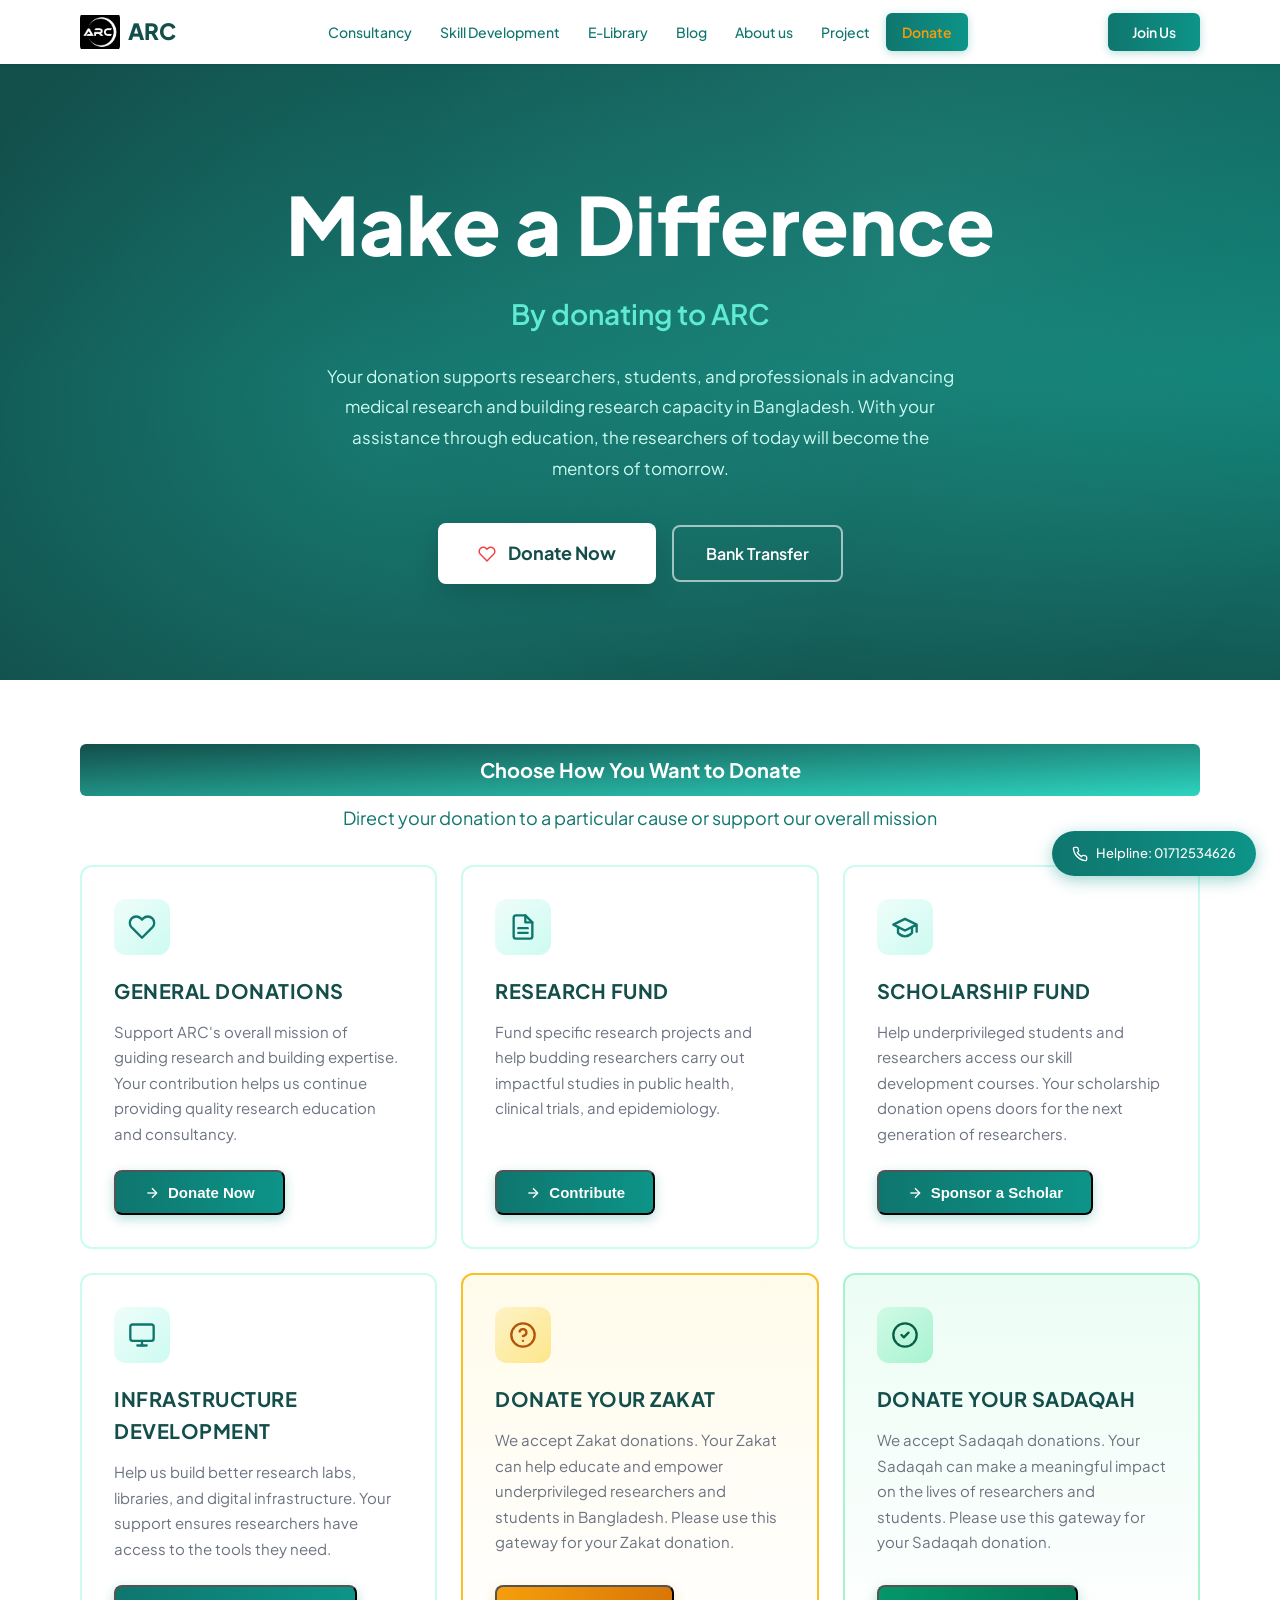
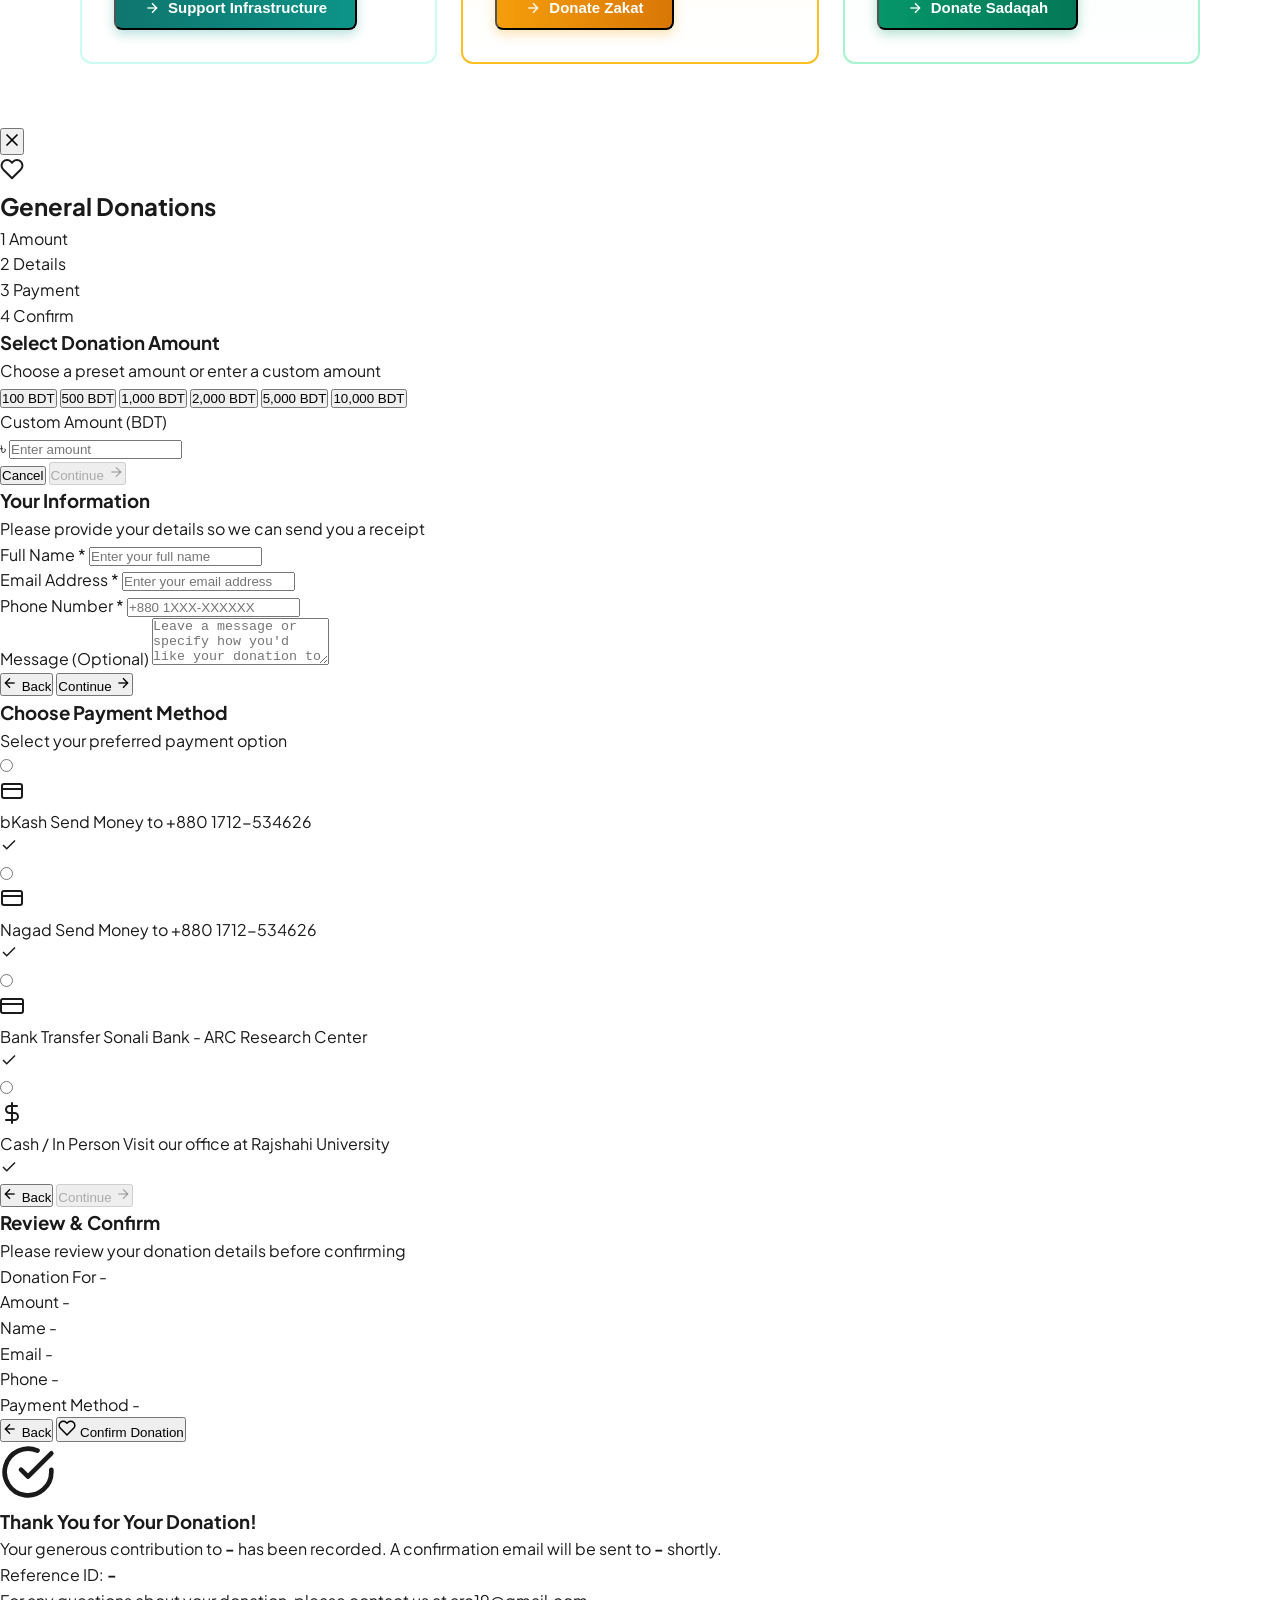
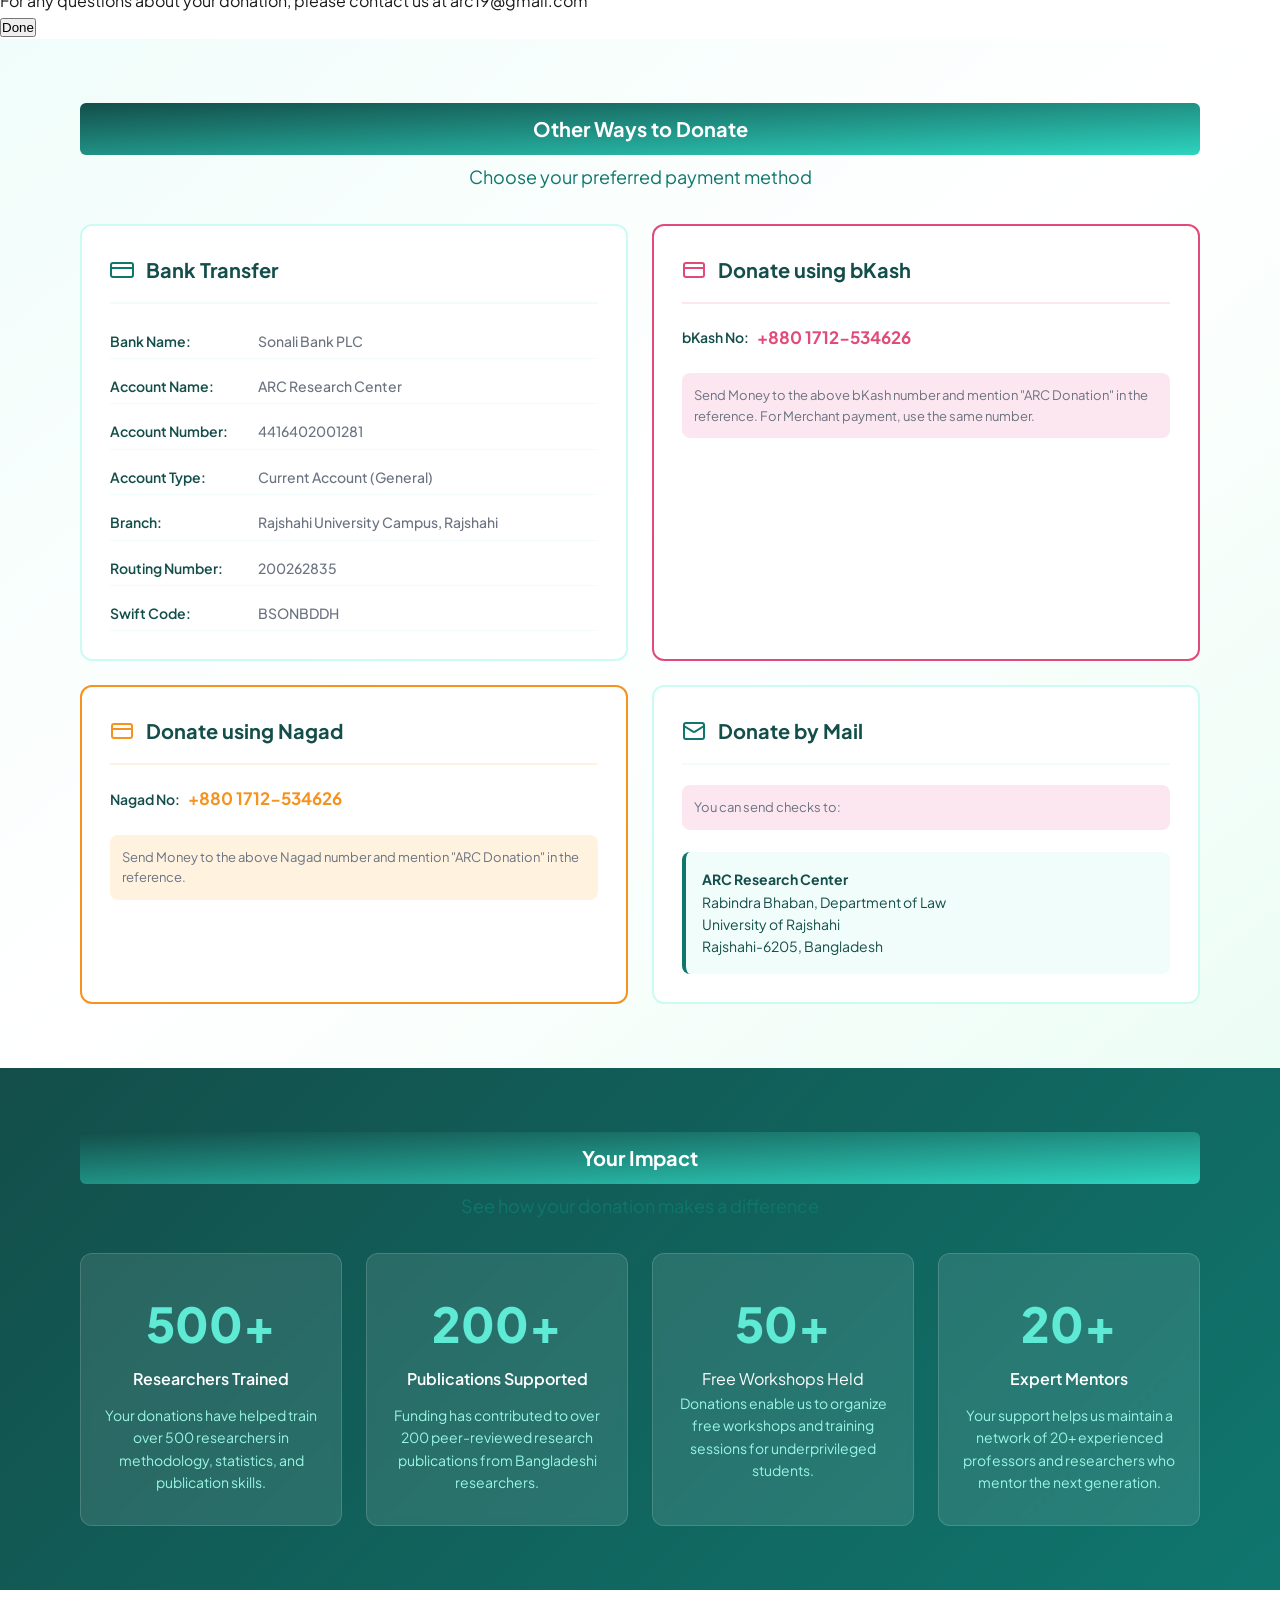
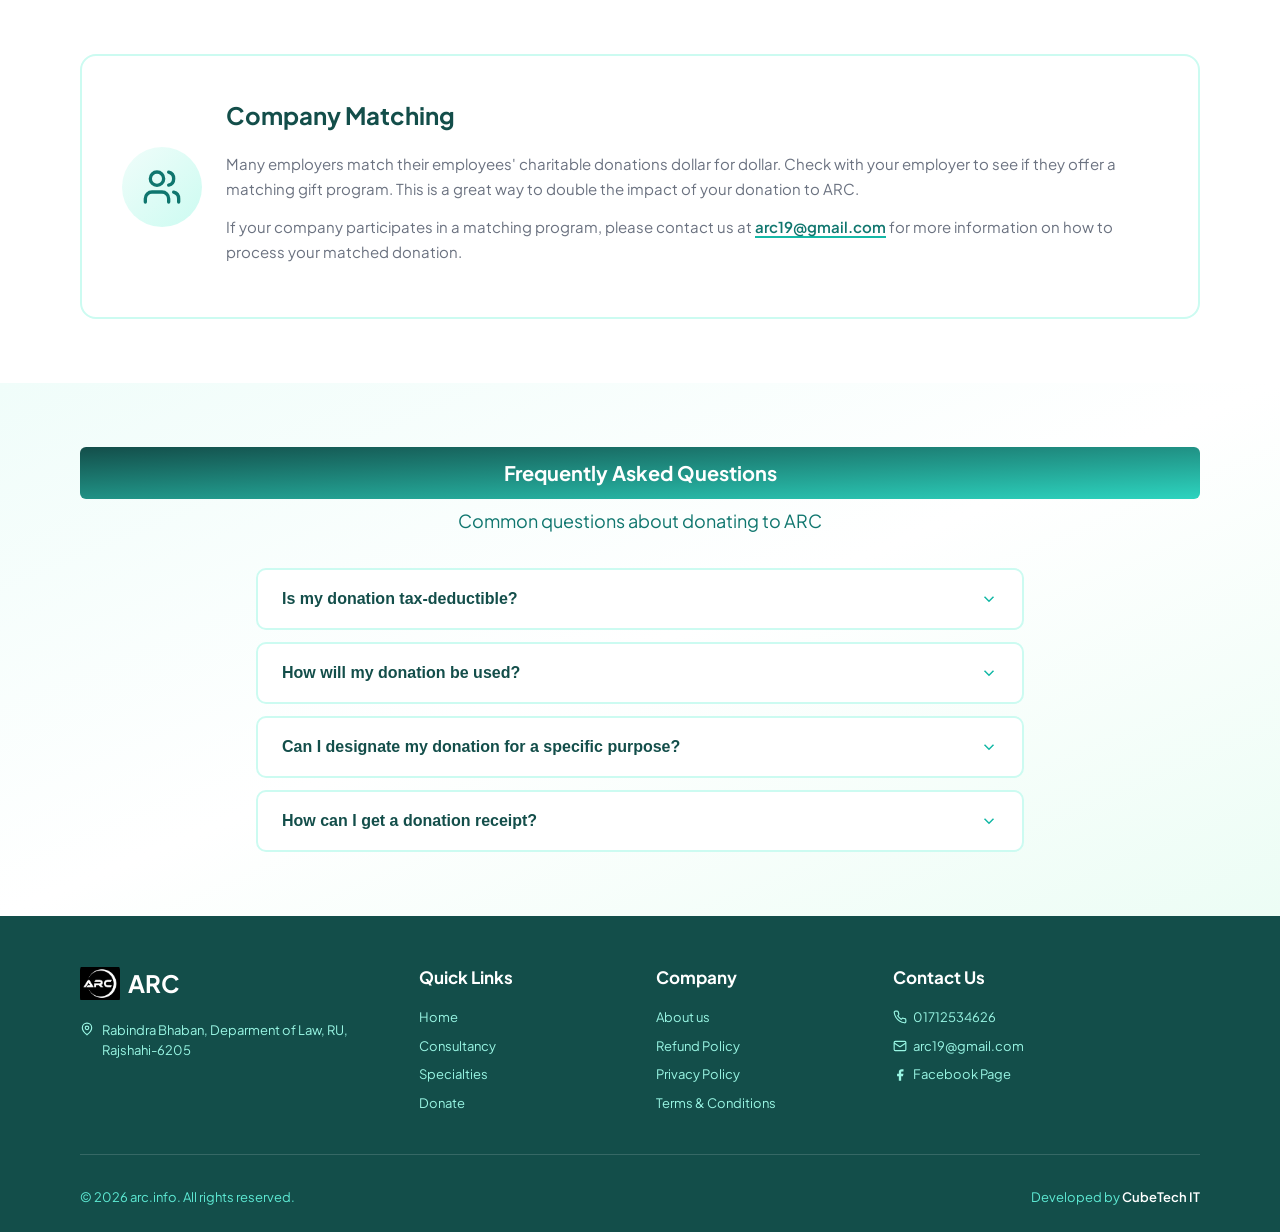
==== commit 461f9aa6: "Update donate.html" ====
--- a/donate.html
+++ b/donate.html
@@ -23,9 +23,9 @@
         <a href="index.html#consultancy">Consultancy</a>
         <a href="index.html#courses">Skill Development</a>
         <a href="elibrary.html">E-Library</a>
-        <a href="index.html#blog">Blog</a>
-        <a href="index.html#about">About us</a>
-        <a href="index.html#team">Project</a>
+        <a href="blog.html">Blog</a>
+        <a href="about.html">About us</a>
+        <a href="project.html">Project</a>
         <a href="donate.html" class="nav-donate-link active-nav">Donate</a>
       </nav>
       <a href="step2.html" class="btn-join">Join Us</a>
@@ -38,10 +38,10 @@
     <nav id="mobileNav">
       <a href="index.html#consultancy">Consultancy</a>
       <a href="index.html#courses">Skill Development</a>
-      <a href="index.html#resources">E-Library</a>
-      <a href="index.html#blog">Blog</a>
-      <a href="index.html#about">About us</a>
-      <a href="index.html#team">Project</a>
+      <a href="elibrary.html">E-Library</a>
+      <a href="blog.html">Blog</a>
+      <a href="about.html">About us</a>
+      <a href="project.html">Project</a>
       <a href="donate.html" class="nav-donate-link active-nav">Donate</a>
       <a href="step2.html" class="btn-join-mobile">Join Us</a>
     </nav>
@@ -81,10 +81,10 @@
             </div>
             <h3 class="donate-card-title">General Donations</h3>
             <p class="donate-card-desc">Support ARC's overall mission of guiding research and building expertise. Your contribution helps us continue providing quality research education and consultancy.</p>
-            <a href="#" class="btn-donate-action">
+            <button type="button" class="btn-donate-action" data-category="General Donations">
               <svg width="16" height="16" viewBox="0 0 24 24" fill="none" stroke="currentColor" stroke-width="2"><path d="M5 12h14"/><path d="m12 5 7 7-7 7"/></svg>
               Donate Now
-            </a>
+            </button>
           </div>
 
           <!-- Research Fund -->
@@ -94,10 +94,10 @@
             </div>
             <h3 class="donate-card-title">Research Fund</h3>
             <p class="donate-card-desc">Fund specific research projects and help budding researchers carry out impactful studies in public health, clinical trials, and epidemiology.</p>
-            <a href="#" class="btn-donate-action">
+            <button type="button" class="btn-donate-action" data-category="Research Fund">
               <svg width="16" height="16" viewBox="0 0 24 24" fill="none" stroke="currentColor" stroke-width="2"><path d="M5 12h14"/><path d="m12 5 7 7-7 7"/></svg>
               Contribute
-            </a>
+            </button>
           </div>
 
           <!-- Scholarship Fund -->
@@ -107,10 +107,10 @@
             </div>
             <h3 class="donate-card-title">Scholarship Fund</h3>
             <p class="donate-card-desc">Help underprivileged students and researchers access our skill development courses. Your scholarship donation opens doors for the next generation of researchers.</p>
-            <a href="#" class="btn-donate-action">
+            <button type="button" class="btn-donate-action" data-category="Scholarship Fund">
               <svg width="16" height="16" viewBox="0 0 24 24" fill="none" stroke="currentColor" stroke-width="2"><path d="M5 12h14"/><path d="m12 5 7 7-7 7"/></svg>
               Sponsor a Scholar
-            </a>
+            </button>
           </div>
 
           <!-- Infrastructure -->
@@ -120,10 +120,10 @@
             </div>
             <h3 class="donate-card-title">Infrastructure Development</h3>
             <p class="donate-card-desc">Help us build better research labs, libraries, and digital infrastructure. Your support ensures researchers have access to the tools they need.</p>
-            <a href="#" class="btn-donate-action">
+            <button type="button" class="btn-donate-action" data-category="Infrastructure Development">
               <svg width="16" height="16" viewBox="0 0 24 24" fill="none" stroke="currentColor" stroke-width="2"><path d="M5 12h14"/><path d="m12 5 7 7-7 7"/></svg>
               Support Infrastructure
-            </a>
+            </button>
           </div>
 
           <!-- Zakat -->
@@ -133,10 +133,10 @@
             </div>
             <h3 class="donate-card-title">Donate Your Zakat</h3>
             <p class="donate-card-desc">We accept Zakat donations. Your Zakat can help educate and empower underprivileged researchers and students in Bangladesh. Please use this gateway for your Zakat donation.</p>
-            <a href="#" class="btn-donate-action btn-donate-zakat">
+            <button type="button" class="btn-donate-action btn-donate-zakat" data-category="Donate Your Zakat">
               <svg width="16" height="16" viewBox="0 0 24 24" fill="none" stroke="currentColor" stroke-width="2"><path d="M5 12h14"/><path d="m12 5 7 7-7 7"/></svg>
               Donate Zakat
-            </a>
+            </button>
           </div>
 
           <!-- Sadaqah -->
@@ -146,14 +146,273 @@
             </div>
             <h3 class="donate-card-title">Donate Your Sadaqah</h3>
             <p class="donate-card-desc">We accept Sadaqah donations. Your Sadaqah can make a meaningful impact on the lives of researchers and students. Please use this gateway for your Sadaqah donation.</p>
-            <a href="#" class="btn-donate-action btn-donate-sadaqah">
+            <button type="button" class="btn-donate-action btn-donate-sadaqah" data-category="Donate Your Sadaqah">
               <svg width="16" height="16" viewBox="0 0 24 24" fill="none" stroke="currentColor" stroke-width="2"><path d="M5 12h14"/><path d="m12 5 7 7-7 7"/></svg>
               Donate Sadaqah
-            </a>
+            </button>
           </div>
         </div>
       </div>
     </section>
+
+    <!-- ═══════════════ DONATION MODAL ═══════════════ -->
+    <div id="donateModal" class="donate-modal-overlay" aria-hidden="true">
+      <div class="donate-modal">
+        <!-- Modal Close -->
+        <button type="button" class="donate-modal-close" id="donateModalClose" aria-label="Close">
+          <svg width="20" height="20" viewBox="0 0 24 24" fill="none" stroke="currentColor" stroke-width="2" stroke-linecap="round" stroke-linejoin="round"><line x1="18" x2="6" y1="6" y2="18"/><line x1="6" x2="18" y1="6" y2="18"/></svg>
+        </button>
+
+        <!-- Modal Header -->
+        <div class="donate-modal-header">
+          <div class="donate-modal-icon">
+            <svg width="24" height="24" viewBox="0 0 24 24" fill="none" stroke="currentColor" stroke-width="2" stroke-linecap="round" stroke-linejoin="round"><path d="M20.84 4.61a5.5 5.5 0 0 0-7.78 0L12 5.67l-1.06-1.06a5.5 5.5 0 0 0-7.78 7.78l1.06 1.06L12 21.23l7.78-7.78 1.06-1.06a5.5 5.5 0 0 0 0-7.78z"/></svg>
+          </div>
+          <h2 class="donate-modal-title" id="donateModalTitle">General Donations</h2>
+          <!-- Step Indicator -->
+          <div class="donate-steps">
+            <div class="donate-step active" data-step="1">
+              <span class="donate-step-num">1</span>
+              <span class="donate-step-label">Amount</span>
+            </div>
+            <div class="donate-step-line"></div>
+            <div class="donate-step" data-step="2">
+              <span class="donate-step-num">2</span>
+              <span class="donate-step-label">Details</span>
+            </div>
+            <div class="donate-step-line"></div>
+            <div class="donate-step" data-step="3">
+              <span class="donate-step-num">3</span>
+              <span class="donate-step-label">Payment</span>
+            </div>
+            <div class="donate-step-line"></div>
+            <div class="donate-step" data-step="4">
+              <span class="donate-step-num">4</span>
+              <span class="donate-step-label">Confirm</span>
+            </div>
+          </div>
+        </div>
+
+        <!-- ═══ Step 1: Select Amount ═══ -->
+        <div class="donate-step-content active" id="donateStep1">
+          <h3 class="donate-step-heading">Select Donation Amount</h3>
+          <p class="donate-step-subtext">Choose a preset amount or enter a custom amount</p>
+          <div class="donate-amount-grid">
+            <button type="button" class="donate-amount-btn" data-amount="100">100 BDT</button>
+            <button type="button" class="donate-amount-btn" data-amount="500">500 BDT</button>
+            <button type="button" class="donate-amount-btn" data-amount="1000">1,000 BDT</button>
+            <button type="button" class="donate-amount-btn" data-amount="2000">2,000 BDT</button>
+            <button type="button" class="donate-amount-btn" data-amount="5000">5,000 BDT</button>
+            <button type="button" class="donate-amount-btn" data-amount="10000">10,000 BDT</button>
+          </div>
+          <div class="donate-custom-amount">
+            <label for="customAmount">Custom Amount (BDT)</label>
+            <div class="donate-custom-input-wrap">
+              <span class="donate-currency-symbol">&#2547;</span>
+              <input type="number" id="customAmount" placeholder="Enter amount" min="1" />
+            </div>
+          </div>
+          <div class="donate-step-actions">
+            <button type="button" class="donate-btn-cancel" id="donateCancelStep1">Cancel</button>
+            <button type="button" class="donate-btn-next" id="donateNextStep1" disabled>
+              Continue
+              <svg width="16" height="16" viewBox="0 0 24 24" fill="none" stroke="currentColor" stroke-width="2"><path d="M5 12h14"/><path d="m12 5 7 7-7 7"/></svg>
+            </button>
+          </div>
+        </div>
+
+        <!-- ═══ Step 2: Donor Details ═══ -->
+        <div class="donate-step-content" id="donateStep2">
+          <h3 class="donate-step-heading">Your Information</h3>
+          <p class="donate-step-subtext">Please provide your details so we can send you a receipt</p>
+          <div class="donate-form-group">
+            <label for="donorName">Full Name <span class="required">*</span></label>
+            <input type="text" id="donorName" placeholder="Enter your full name" required />
+            <span class="donate-field-error" id="donorNameError"></span>
+          </div>
+          <div class="donate-form-group">
+            <label for="donorEmail">Email Address <span class="required">*</span></label>
+            <input type="email" id="donorEmail" placeholder="Enter your email address" required />
+            <span class="donate-field-error" id="donorEmailError"></span>
+          </div>
+          <div class="donate-form-group">
+            <label for="donorPhone">Phone Number <span class="required">*</span></label>
+            <input type="tel" id="donorPhone" placeholder="+880 1XXX-XXXXXX" required />
+            <span class="donate-field-error" id="donorPhoneError"></span>
+          </div>
+          <div class="donate-form-group">
+            <label for="donorMessage">Message (Optional)</label>
+            <textarea id="donorMessage" placeholder="Leave a message or specify how you'd like your donation to be used" rows="3"></textarea>
+          </div>
+          <div class="donate-step-actions">
+            <button type="button" class="donate-btn-back" id="donateBackStep2">
+              <svg width="16" height="16" viewBox="0 0 24 24" fill="none" stroke="currentColor" stroke-width="2"><path d="M19 12H5"/><path d="m12 19-7-7 7-7"/></svg>
+              Back
+            </button>
+            <button type="button" class="donate-btn-next" id="donateNextStep2">
+              Continue
+              <svg width="16" height="16" viewBox="0 0 24 24" fill="none" stroke="currentColor" stroke-width="2"><path d="M5 12h14"/><path d="m12 5 7 7-7 7"/></svg>
+            </button>
+          </div>
+        </div>
+
+        <!-- ═══ Step 3: Payment Method ═══ -->
+        <div class="donate-step-content" id="donateStep3">
+          <h3 class="donate-step-heading">Choose Payment Method</h3>
+          <p class="donate-step-subtext">Select your preferred payment option</p>
+          <div class="donate-payment-options">
+            <!-- bKash -->
+            <label class="donate-payment-card">
+              <input type="radio" name="paymentMethod" value="bkash" />
+              <div class="donate-payment-card-inner">
+                <div class="donate-payment-icon donate-payment-icon-bkash">
+                  <svg width="24" height="24" viewBox="0 0 24 24" fill="none" stroke="currentColor" stroke-width="2" stroke-linecap="round" stroke-linejoin="round"><rect width="20" height="14" x="2" y="5" rx="2"/><line x1="2" x2="22" y1="10" y2="10"/></svg>
+                </div>
+                <div class="donate-payment-info">
+                  <span class="donate-payment-name">bKash</span>
+                  <span class="donate-payment-desc">Send Money to +880 1712-534626</span>
+                </div>
+                <div class="donate-payment-check">
+                  <svg width="18" height="18" viewBox="0 0 24 24" fill="none" stroke="currentColor" stroke-width="2"><path d="M20 6 9 17l-5-5"/></svg>
+                </div>
+              </div>
+            </label>
+
+            <!-- Nagad -->
+            <label class="donate-payment-card">
+              <input type="radio" name="paymentMethod" value="nagad" />
+              <div class="donate-payment-card-inner">
+                <div class="donate-payment-icon donate-payment-icon-nagad">
+                  <svg width="24" height="24" viewBox="0 0 24 24" fill="none" stroke="currentColor" stroke-width="2" stroke-linecap="round" stroke-linejoin="round"><rect width="20" height="14" x="2" y="5" rx="2"/><line x1="2" x2="22" y1="10" y2="10"/></svg>
+                </div>
+                <div class="donate-payment-info">
+                  <span class="donate-payment-name">Nagad</span>
+                  <span class="donate-payment-desc">Send Money to +880 1712-534626</span>
+                </div>
+                <div class="donate-payment-check">
+                  <svg width="18" height="18" viewBox="0 0 24 24" fill="none" stroke="currentColor" stroke-width="2"><path d="M20 6 9 17l-5-5"/></svg>
+                </div>
+              </div>
+            </label>
+
+            <!-- Bank Transfer -->
+            <label class="donate-payment-card">
+              <input type="radio" name="paymentMethod" value="bank" />
+              <div class="donate-payment-card-inner">
+                <div class="donate-payment-icon donate-payment-icon-bank">
+                  <svg width="24" height="24" viewBox="0 0 24 24" fill="none" stroke="currentColor" stroke-width="2" stroke-linecap="round" stroke-linejoin="round"><rect width="22" height="14" x="1" y="5" rx="2" ry="2"/><line x1="1" x2="23" y1="10" y2="10"/></svg>
+                </div>
+                <div class="donate-payment-info">
+                  <span class="donate-payment-name">Bank Transfer</span>
+                  <span class="donate-payment-desc">Sonali Bank - ARC Research Center</span>
+                </div>
+                <div class="donate-payment-check">
+                  <svg width="18" height="18" viewBox="0 0 24 24" fill="none" stroke="currentColor" stroke-width="2"><path d="M20 6 9 17l-5-5"/></svg>
+                </div>
+              </div>
+            </label>
+
+            <!-- Cash / In Person -->
+            <label class="donate-payment-card">
+              <input type="radio" name="paymentMethod" value="cash" />
+              <div class="donate-payment-card-inner">
+                <div class="donate-payment-icon donate-payment-icon-cash">
+                  <svg width="24" height="24" viewBox="0 0 24 24" fill="none" stroke="currentColor" stroke-width="2" stroke-linecap="round" stroke-linejoin="round"><line x1="12" x2="12" y1="2" y2="22"/><path d="M17 5H9.5a3.5 3.5 0 0 0 0 7h5a3.5 3.5 0 0 1 0 7H6"/></svg>
+                </div>
+                <div class="donate-payment-info">
+                  <span class="donate-payment-name">Cash / In Person</span>
+                  <span class="donate-payment-desc">Visit our office at Rajshahi University</span>
+                </div>
+                <div class="donate-payment-check">
+                  <svg width="18" height="18" viewBox="0 0 24 24" fill="none" stroke="currentColor" stroke-width="2"><path d="M20 6 9 17l-5-5"/></svg>
+                </div>
+              </div>
+            </label>
+          </div>
+
+          <!-- Payment Instructions (dynamic) -->
+          <div class="donate-payment-instructions" id="donatePaymentInstructions" style="display:none;">
+            <div class="donate-payment-instructions-inner" id="donatePaymentInstructionsInner"></div>
+          </div>
+
+          <div class="donate-step-actions">
+            <button type="button" class="donate-btn-back" id="donateBackStep3">
+              <svg width="16" height="16" viewBox="0 0 24 24" fill="none" stroke="currentColor" stroke-width="2"><path d="M19 12H5"/><path d="m12 19-7-7 7-7"/></svg>
+              Back
+            </button>
+            <button type="button" class="donate-btn-next" id="donateNextStep3" disabled>
+              Continue
+              <svg width="16" height="16" viewBox="0 0 24 24" fill="none" stroke="currentColor" stroke-width="2"><path d="M5 12h14"/><path d="m12 5 7 7-7 7"/></svg>
+            </button>
+          </div>
+        </div>
+
+        <!-- ═══ Step 4: Confirmation ═══ -->
+        <div class="donate-step-content" id="donateStep4">
+          <h3 class="donate-step-heading">Review & Confirm</h3>
+          <p class="donate-step-subtext">Please review your donation details before confirming</p>
+
+          <div class="donate-summary">
+            <div class="donate-summary-row">
+              <span class="donate-summary-label">Donation For</span>
+              <span class="donate-summary-value" id="summaryCategory">-</span>
+            </div>
+            <div class="donate-summary-row">
+              <span class="donate-summary-label">Amount</span>
+              <span class="donate-summary-value donate-summary-amount" id="summaryAmount">-</span>
+            </div>
+            <div class="donate-summary-row">
+              <span class="donate-summary-label">Name</span>
+              <span class="donate-summary-value" id="summaryName">-</span>
+            </div>
+            <div class="donate-summary-row">
+              <span class="donate-summary-label">Email</span>
+              <span class="donate-summary-value" id="summaryEmail">-</span>
+            </div>
+            <div class="donate-summary-row">
+              <span class="donate-summary-label">Phone</span>
+              <span class="donate-summary-value" id="summaryPhone">-</span>
+            </div>
+            <div class="donate-summary-row">
+              <span class="donate-summary-label">Payment Method</span>
+              <span class="donate-summary-value" id="summaryPayment">-</span>
+            </div>
+            <div class="donate-summary-row" id="summaryMessageRow" style="display:none;">
+              <span class="donate-summary-label">Message</span>
+              <span class="donate-summary-value" id="summaryMessage">-</span>
+            </div>
+          </div>
+
+          <div class="donate-step-actions">
+            <button type="button" class="donate-btn-back" id="donateBackStep4">
+              <svg width="16" height="16" viewBox="0 0 24 24" fill="none" stroke="currentColor" stroke-width="2"><path d="M19 12H5"/><path d="m12 19-7-7 7-7"/></svg>
+              Back
+            </button>
+            <button type="button" class="donate-btn-confirm" id="donateConfirmBtn">
+              <svg width="18" height="18" viewBox="0 0 24 24" fill="none" stroke="currentColor" stroke-width="2" stroke-linecap="round" stroke-linejoin="round"><path d="M20.84 4.61a5.5 5.5 0 0 0-7.78 0L12 5.67l-1.06-1.06a5.5 5.5 0 0 0-7.78 7.78l1.06 1.06L12 21.23l7.78-7.78 1.06-1.06a5.5 5.5 0 0 0 0-7.78z"/></svg>
+              Confirm Donation
+            </button>
+          </div>
+        </div>
+
+        <!-- ═══ Success Screen ═══ -->
+        <div class="donate-step-content" id="donateStepSuccess">
+          <div class="donate-success-icon">
+            <svg width="56" height="56" viewBox="0 0 24 24" fill="none" stroke="currentColor" stroke-width="2" stroke-linecap="round" stroke-linejoin="round"><path d="M22 11.08V12a10 10 0 1 1-5.93-9.14"/><path d="m9 11 3 3L22 4"/></svg>
+          </div>
+          <h3 class="donate-success-title">Thank You for Your Donation!</h3>
+          <p class="donate-success-desc">Your generous contribution to <strong id="successCategory">-</strong> has been recorded. A confirmation email will be sent to <strong id="successEmail">-</strong> shortly.</p>
+          <div class="donate-success-ref">
+            <span>Reference ID:</span>
+            <strong id="successRef">-</strong>
+          </div>
+          <p class="donate-success-note">For any questions about your donation, please contact us at <a href="mailto:arc19@gmail.com">arc19@gmail.com</a></p>
+          <button type="button" class="donate-btn-done" id="donateDoneBtn">
+            Done
+          </button>
+        </div>
+      </div>
+    </div>
 
     <!-- ═══════════════ BANK TRANSFER / PAYMENT METHODS ═══════════════ -->
     <section id="donateBank">
